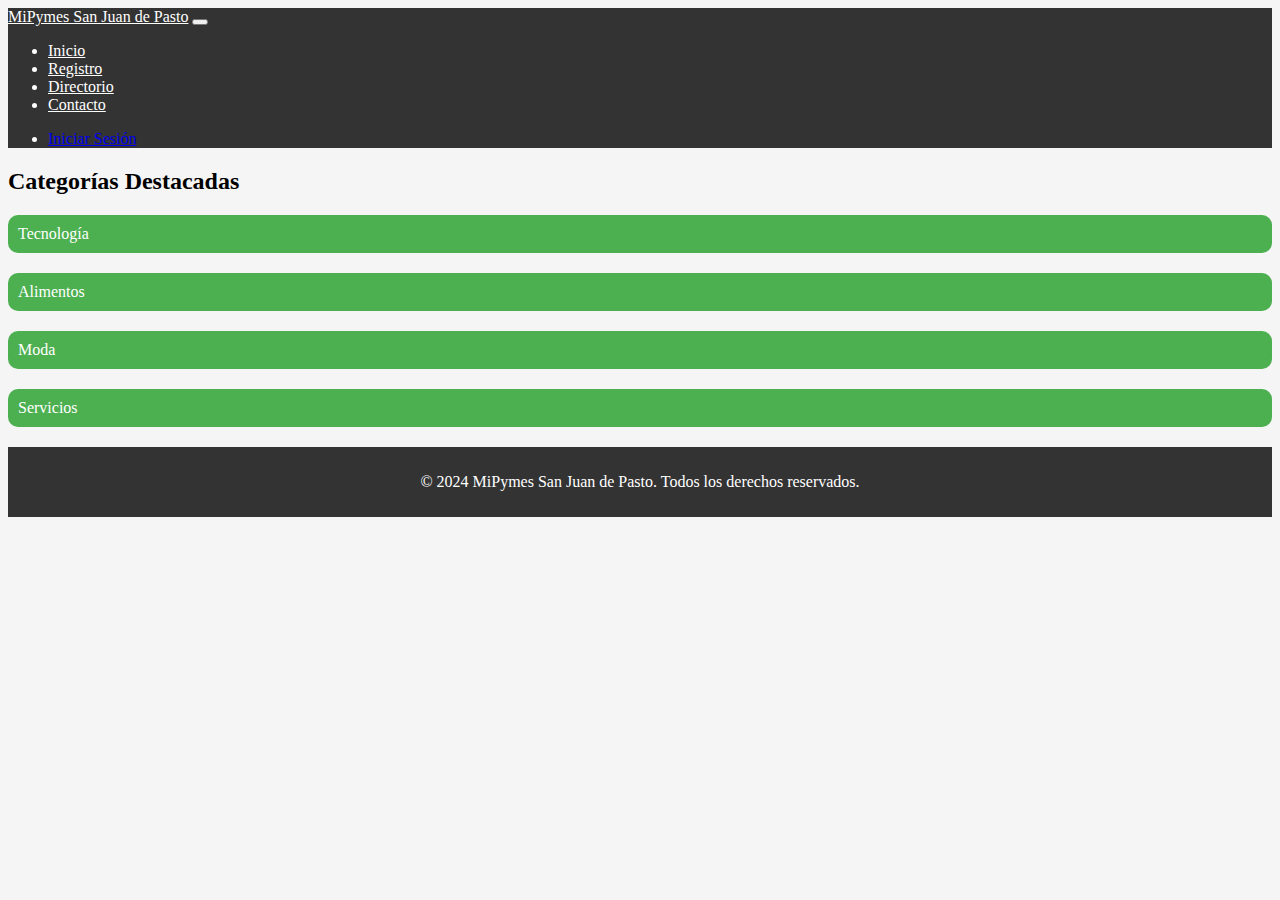
==== index.html @ 45fe238f "proyecto basico interestructurante" ====
<!DOCTYPE html>
<html lang="es">

<head>
    <meta charset="UTF-8">
    <meta name="viewport" content="width=device-width, initial-scale=1.0">
    <title>MiPymes San Juan de Pasto</title>
    <link href="https://cdn.jsdelivr.net/npm/bootstrap@5.1.3/dist/css/bootstrap.min.css" rel="stylesheet"
        integrity="sha384-1BmE4kWBq78iYhFldvKuhfTAU6auU8tT94WrHftjDbrCEXSU1oBoqyl2QvZ6jIW3" crossorigin="anonymous">
    <link rel="stylesheet" href="styles.css">
    <style>
        body {
            background-color: #f5f5f5;
        }

        .navbar {
            background-color: #333;
            color: #fff;
        }

        .navbar-brand {
            color: #fff;
        }

        .nav-link {
            color: #fff;
        }

        .nav-link:hover {
            color: #ccc;
        }

        .categoria {
            background-color: #4CAF50;
            color: #fff;
            padding: 10px;
            border-radius: 10px;
            margin-bottom: 20px;
        }

        .categoria:hover {
            background-color: #3e8e41;
        }

        .footer {
            background-color: #333;
            color: #fff;
            padding: 10px;
            text-align: center;
        }
    </style>
</head>

<body>
    <header>
        <nav class="navbar navbar-expand-lg navbar-light bg-light">
            <div class="container-fluid">
                <a class="navbar-brand" href="#">MiPymes San Juan de Pasto</a>
                <button class="navbar-toggler" type="button" data-bs-toggle="collapse"
                    data-bs-target="#navbarSupportedContent" aria-controls="navbarSupportedContent"
                    aria-expanded="false" aria-label="Toggle navigation">
                    <span class="navbar-toggler-icon"></span>
                </button>
                <div class="collapse navbar-collapse" id="navbarSupportedContent">
                    <ul class="navbar-nav me-auto mb-2 mb-lg-0">
                        <li class="nav-item">
                            <a class="nav-link active" aria-current="page" href="index.html">Inicio</a>
                        </li>
                        <li class="nav-item">
                            <a class="nav-link" href="registro.html">Registro</a>
                        </li>
                        <li class="nav-item">
                            <a class="nav-link" href="directorio.html">Directorio</a>
                        </li>
                        <li class="nav-item">
                            <a class="nav-link" href="contacto.html">Contacto</a>
                        </li>
                    </ul>
                    <ul class="navbar-nav ms-auto mb-2 mb-lg-0">
                        <li class="nav-item dropdown">
                            <a class="dropdown-item" href="inicio_registro/inicio_sesion.html">
                                Iniciar Sesión
                            </a>

                        </li>
                    </ul>
                </div>
            </div>
        </nav>
    </header>

    <section class="container mt-5">
        <h2 class="mb-3">Categorías Destacadas</h2>
        <div class="row">
            <div class="col-md-3 col-sm-6 col-xs-12">
                <div class="categoria">Tecnología</div>
            </div>
            <div class="col-md-3 col-sm-6 col-xs-12">
                <div class="categoria">Alimentos</div>
            </div>
            <div class="col-md-3 col-sm-6 col-xs-12">
                <div class="categoria">Moda</div>
            </div>
            <div class="col-md-3 col-sm-6 col-xs-12">
                <div class="categoria">Servicios</div>
            </div>
        </div>
    </section>

    <footer class="footer mt-5">
        <p>&copy; 2024 MiPymes San Juan de Pasto. Todos los derechos reservados.</p>
    </footer>

    <script src="https://cdn.jsdelivr.net/npm/bootstrap@5.1.3/dist/js/bootstrap.bundle.min.js"
        integrity="sha384-ka7Sk0Gln4gmtz2MlQnikT1wXgYsOg+OMhuP+IlRH9sENBO0LRn5q+8nbTov4+1p"
        crossorigin="anonymous"></script>
</body>

</html>
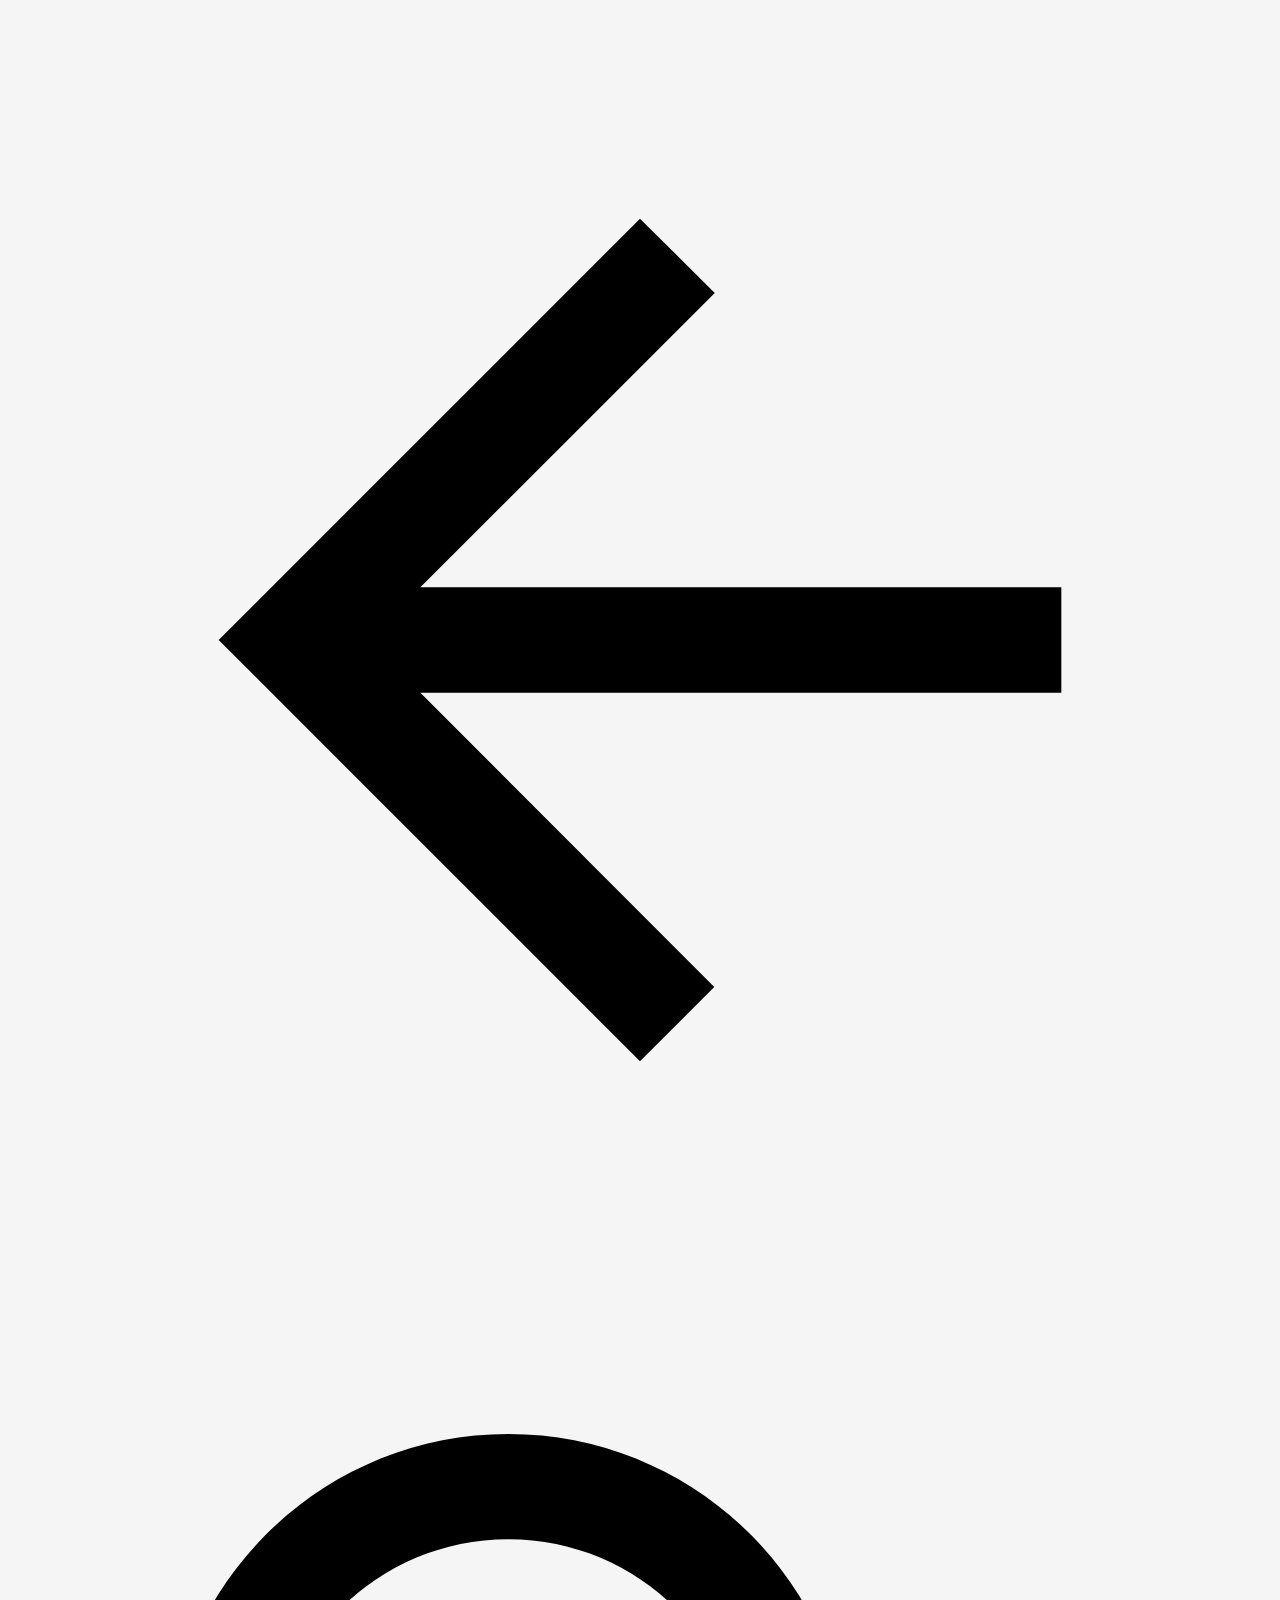
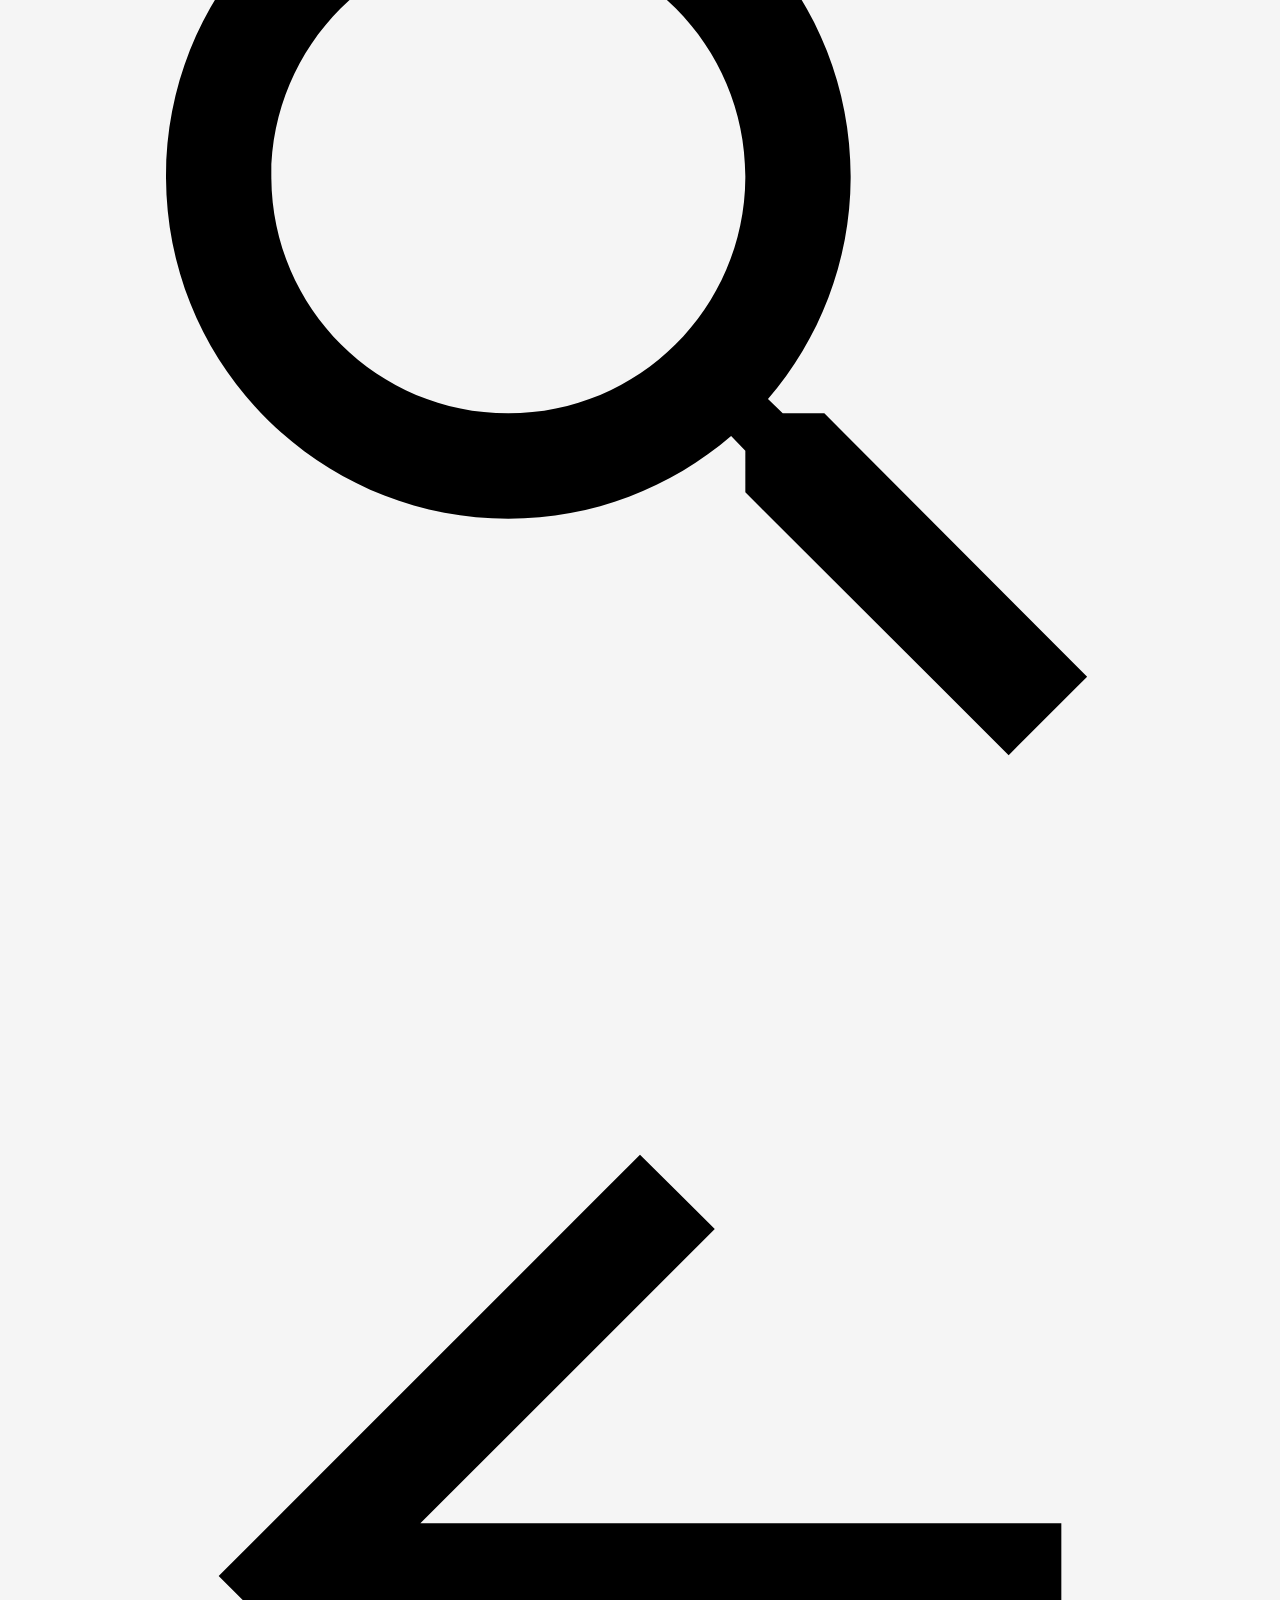
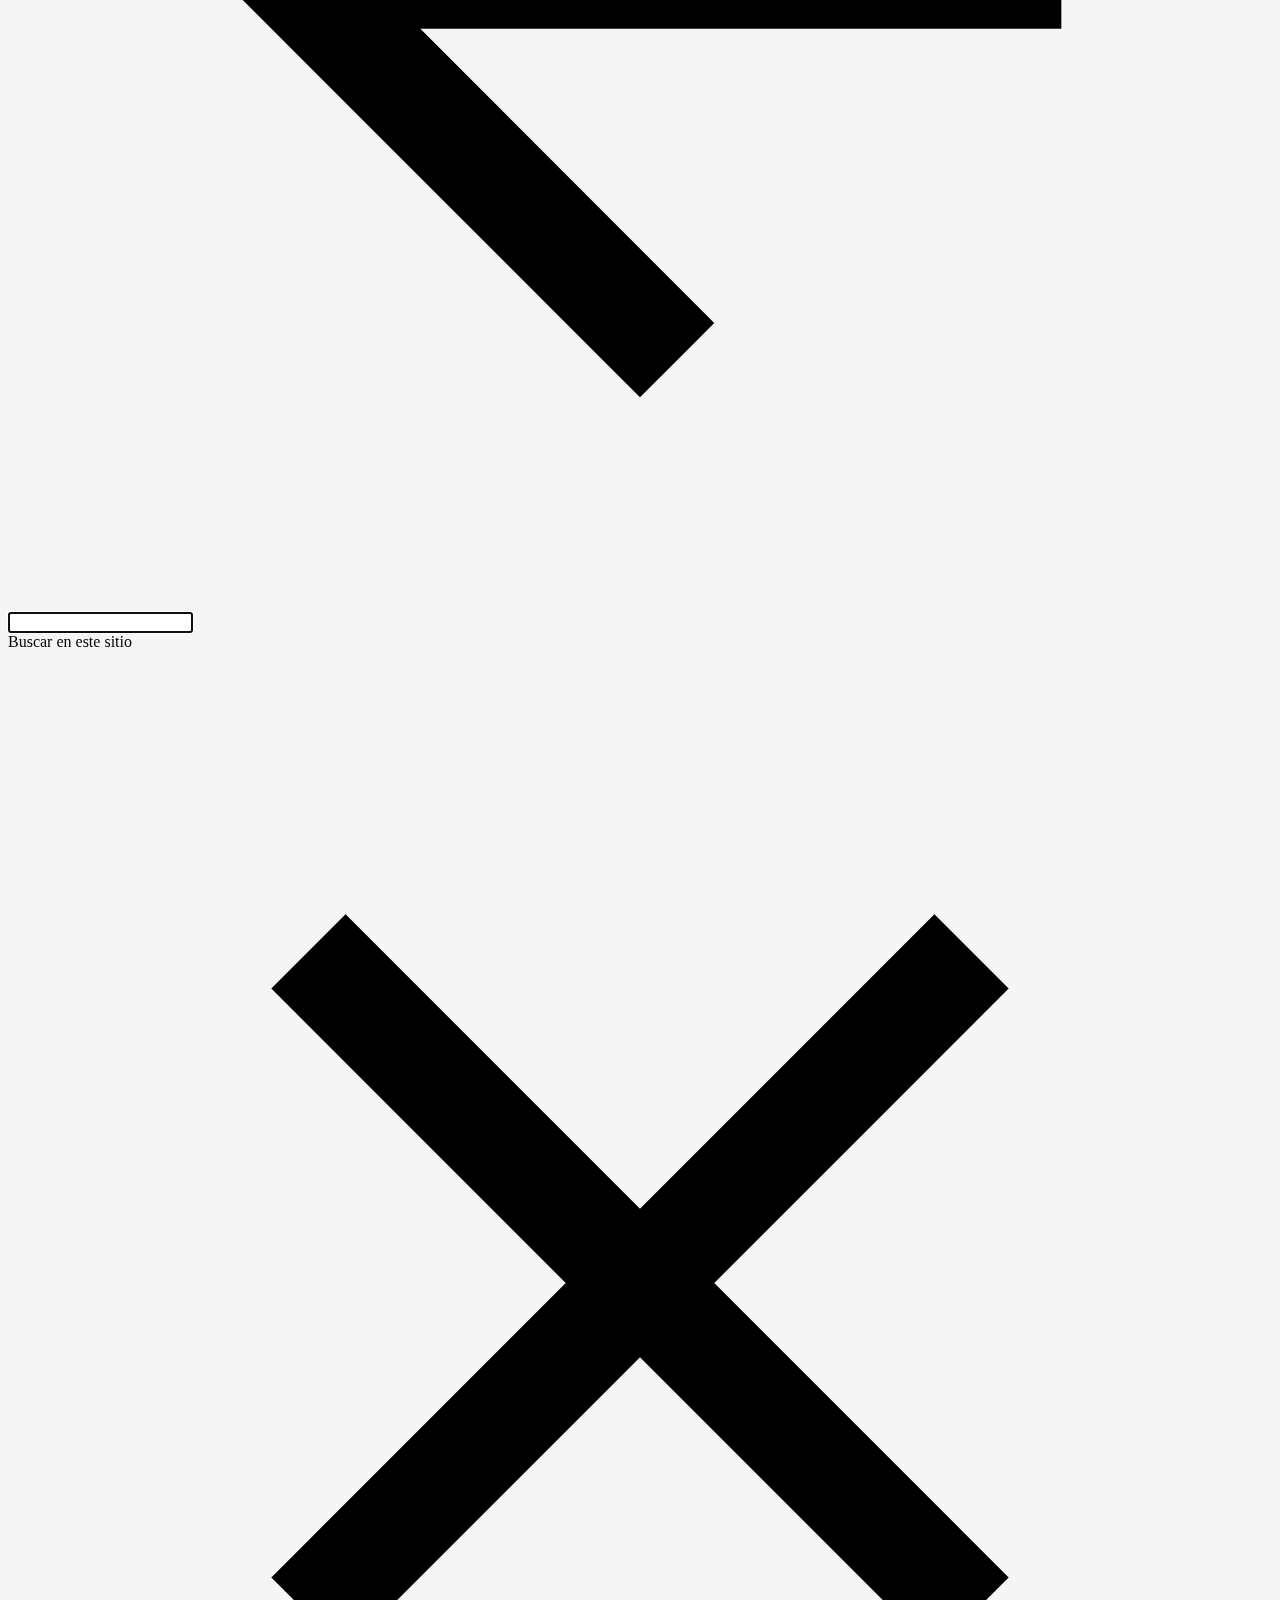
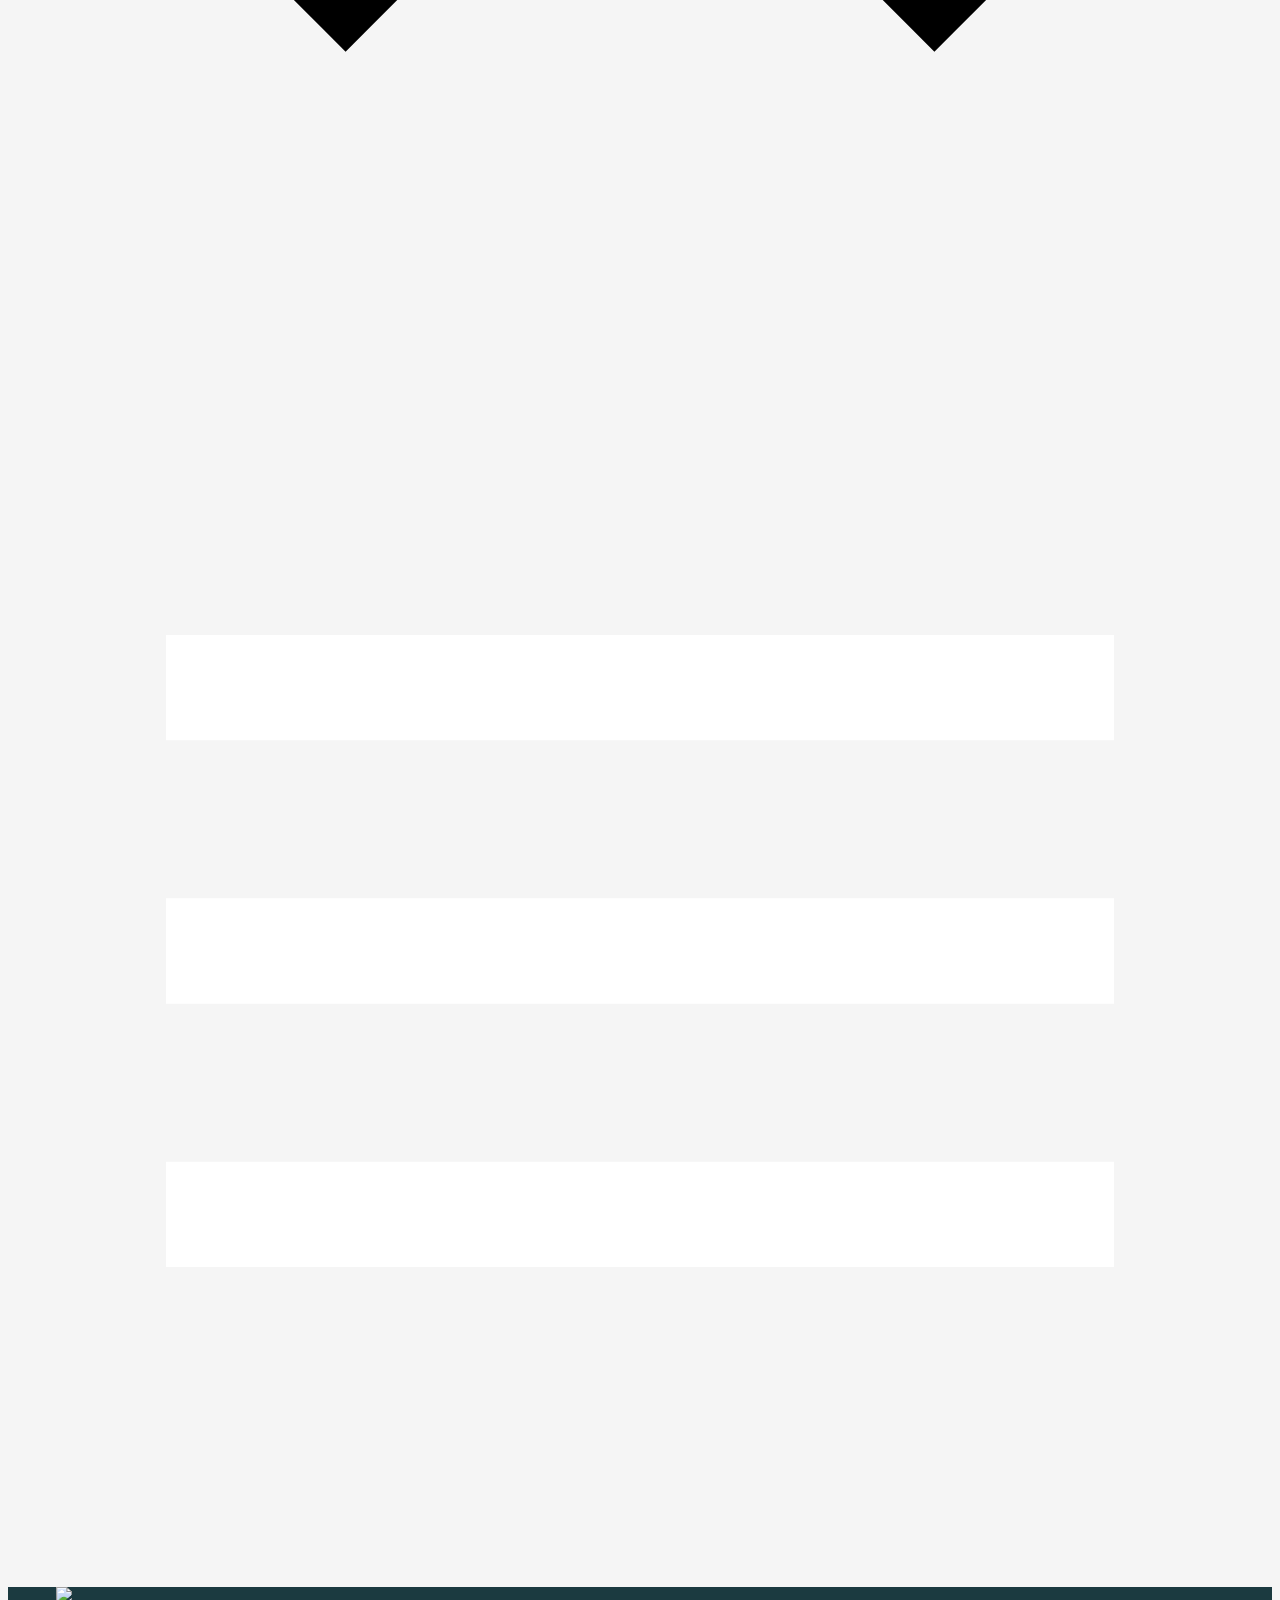
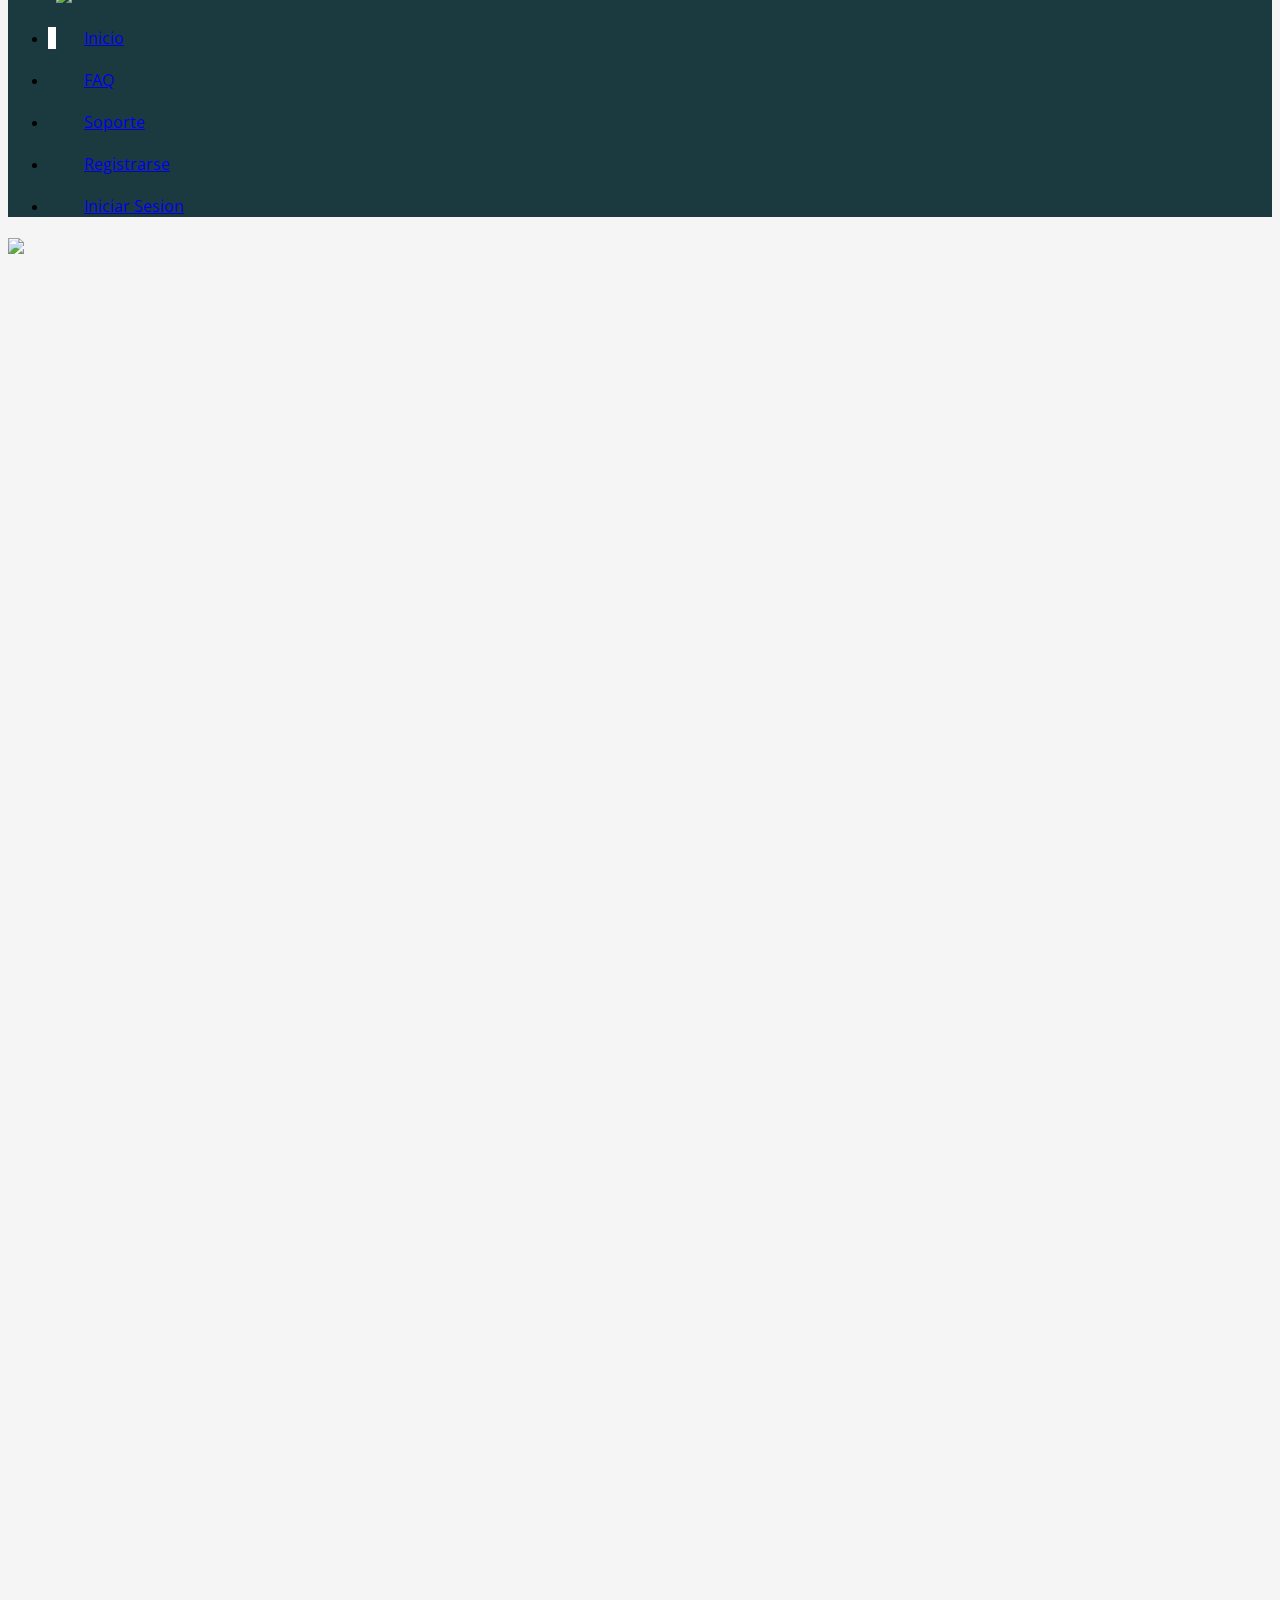
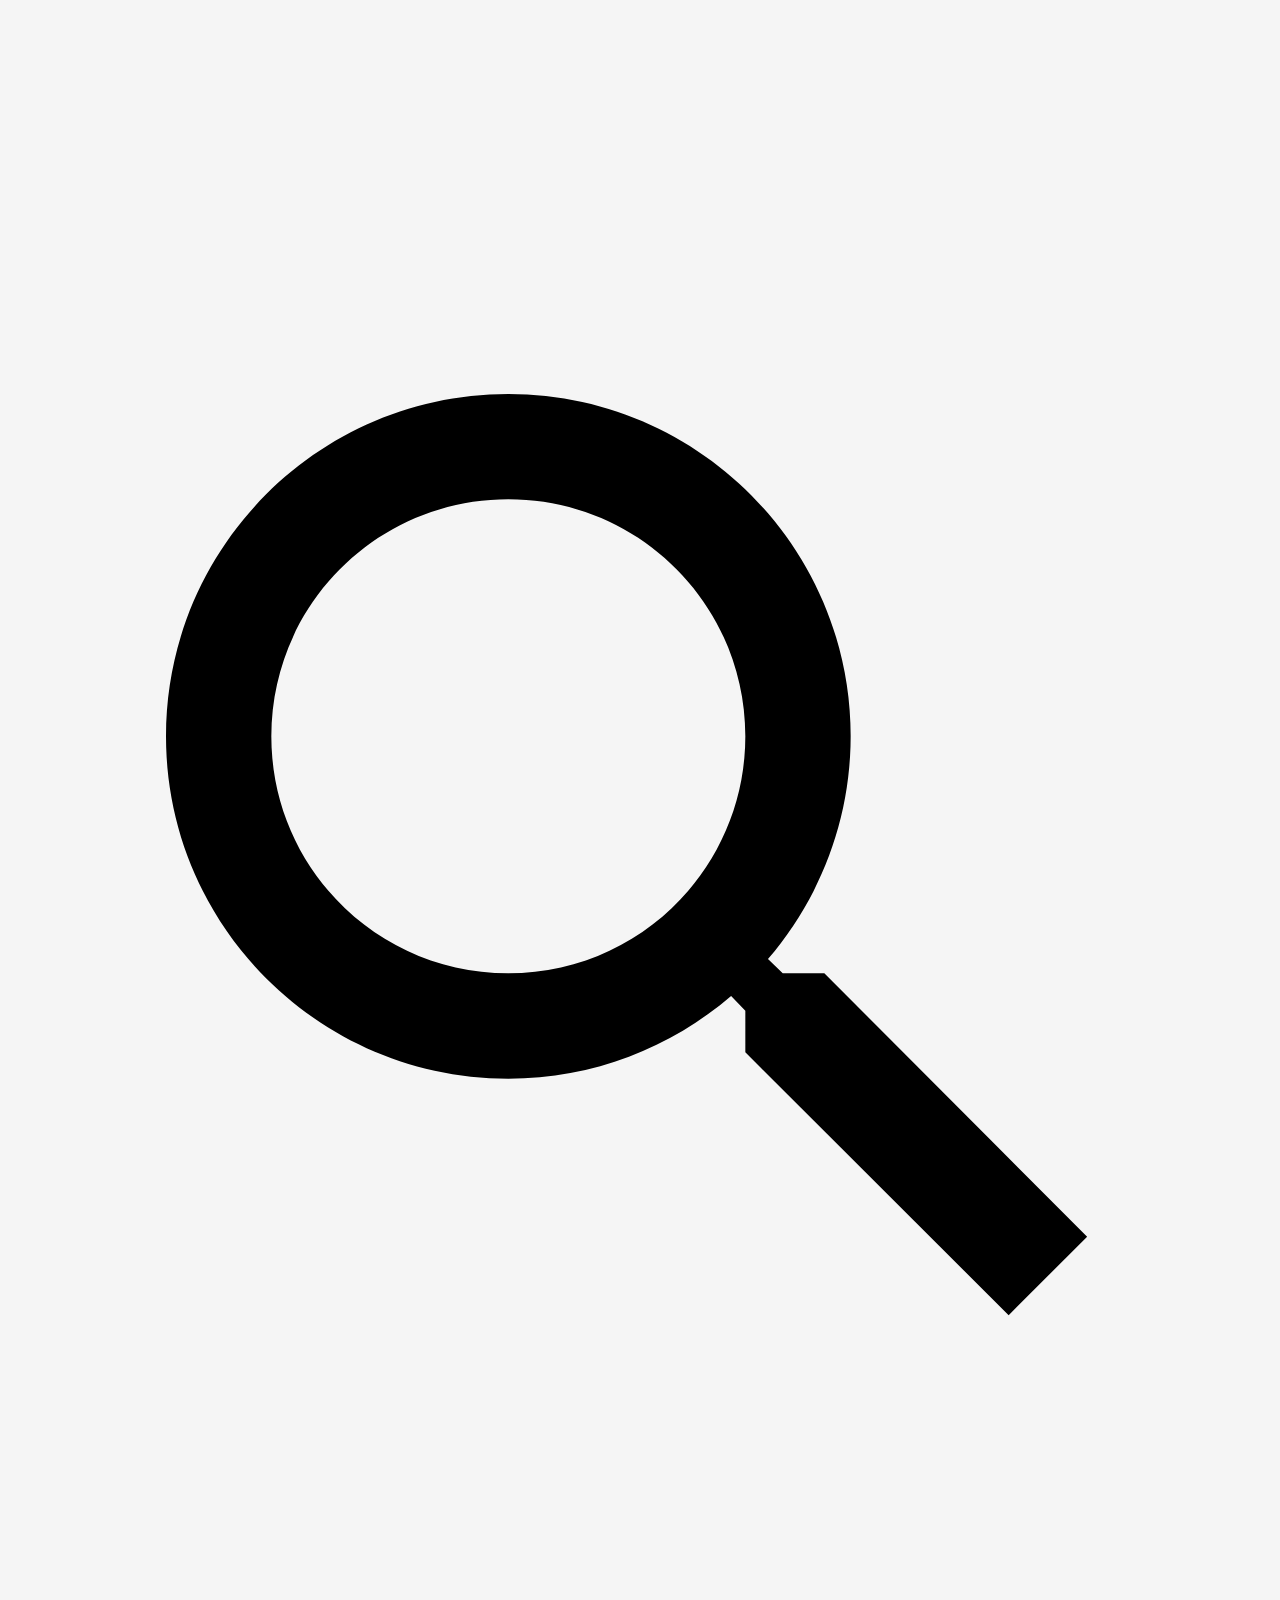
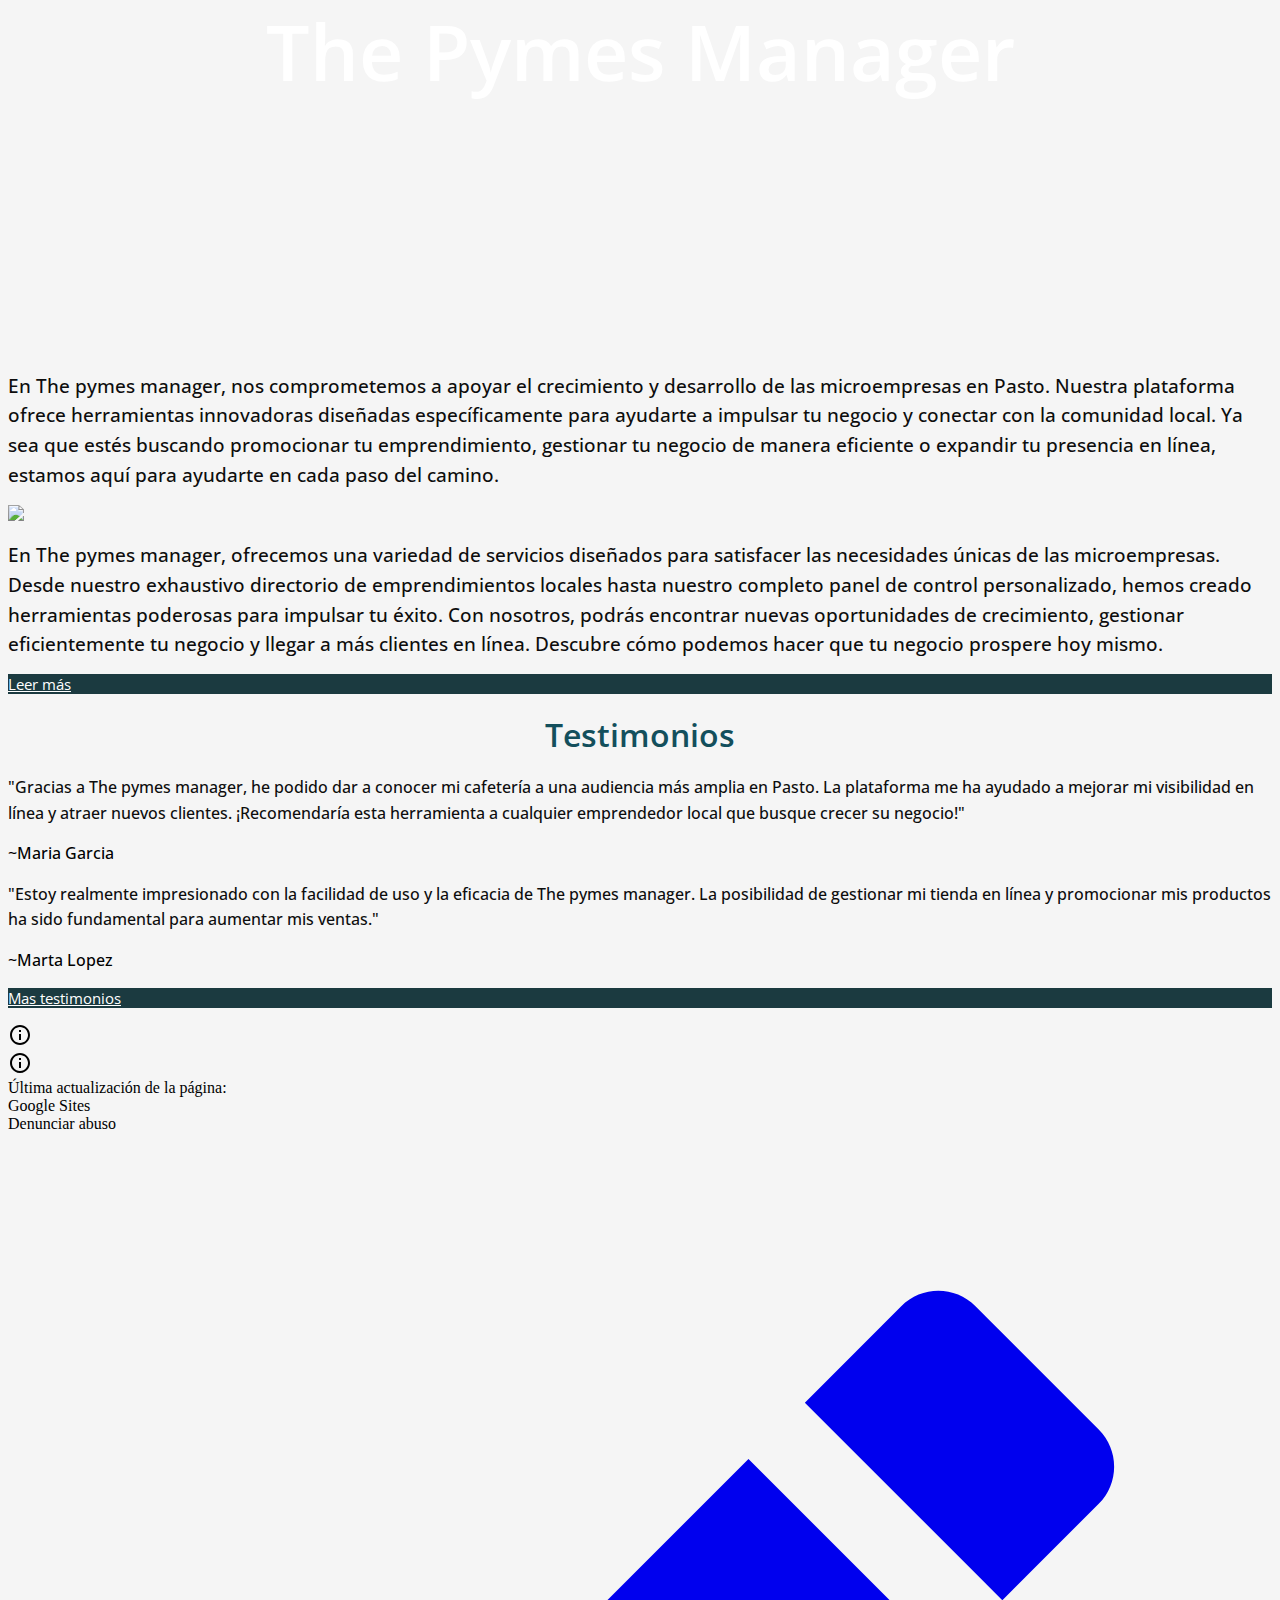
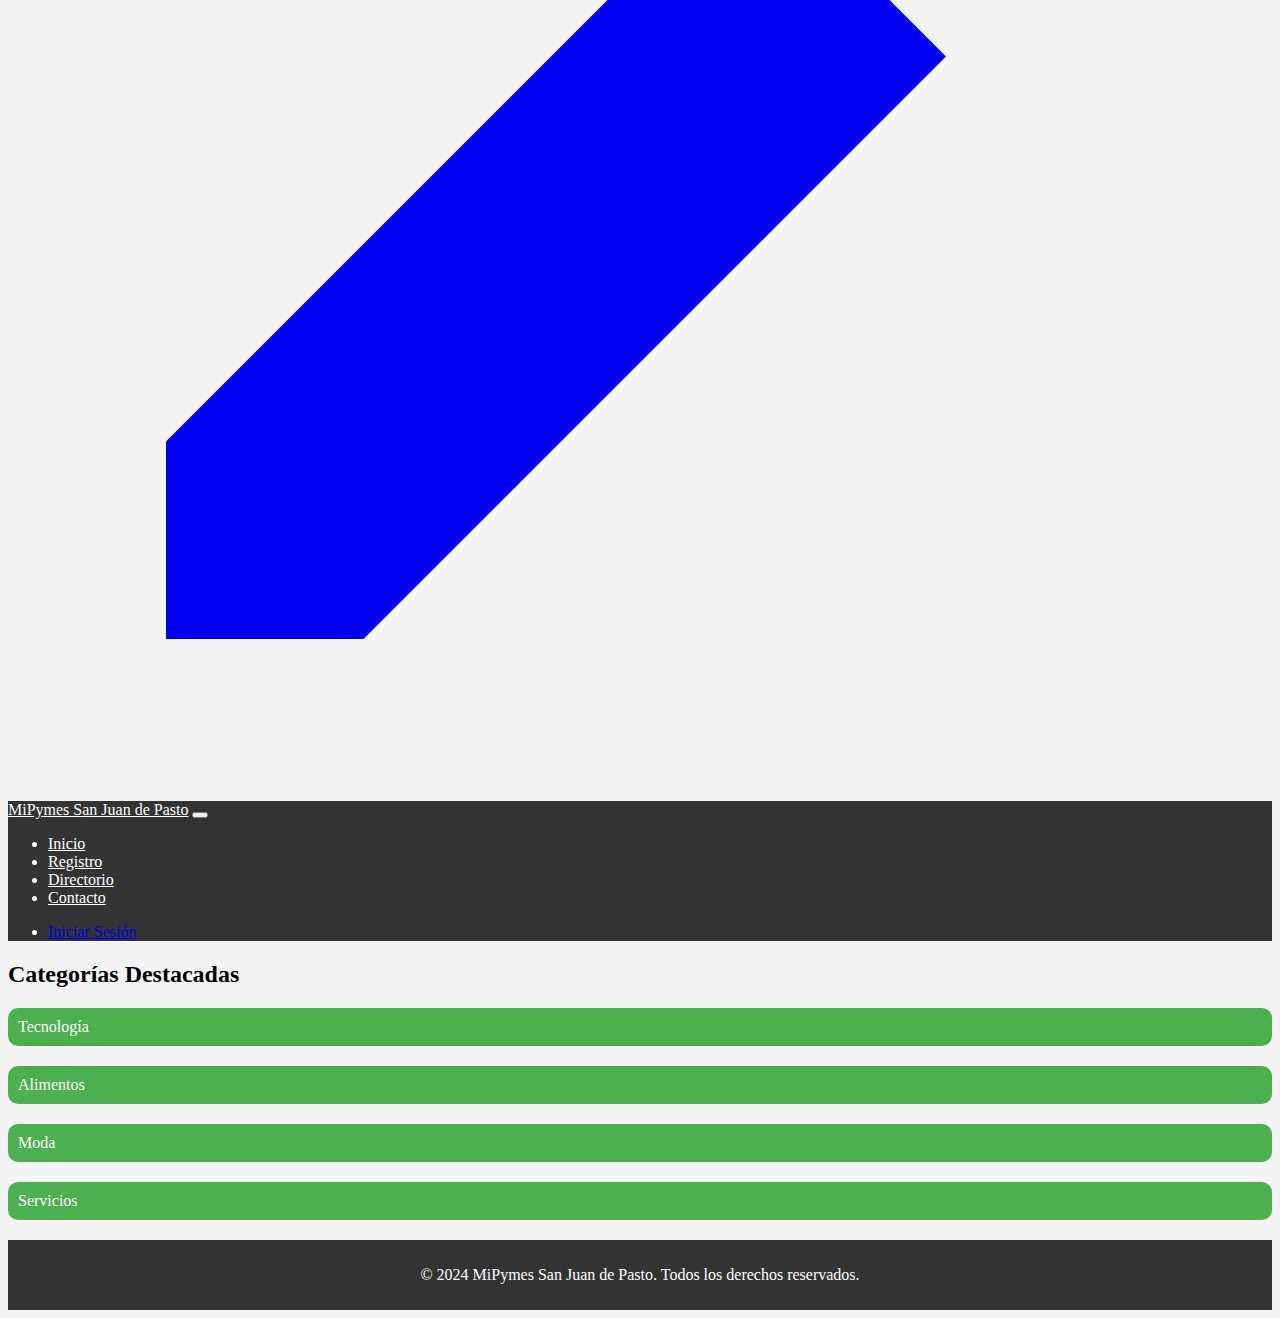
==== commit cafdf174: "modificacion" ====
--- a/index.html
+++ b/index.html
@@ -1,5 +1,23 @@
-<!DOCTYPE html>
-<html lang="es">
+
+<!DOCTYPE html><html lang="es-419" itemscope itemtype="http://schema.org/WebPage"><head><meta charset="utf-8"><script nonce="RGTd9t8mK2YJKx2iByUYaw">var DOCS_timing={}; DOCS_timing['sl']=new Date().getTime();</script><script nonce="RGTd9t8mK2YJKx2iByUYaw">function _DumpException(e) {throw e;}</script><script data-id="_gd" nonce="RGTd9t8mK2YJKx2iByUYaw">window.WIZ_global_data = {"K1cgmc":"%.@.[null,null,null,[null,1,[1732142571,981349000]]]]","nQyAE":{}};</script><script nonce="RGTd9t8mK2YJKx2iByUYaw">_docs_flag_initialData={"atari-emtpr":false,"atari-eibrm":false,"docs-text-elei":false,"docs-text-usc":true,"atari-bae":false,"docs-text-emtps":true,"docs-text-etsrdpn":false,"docs-text-etsrds":false,"docs-text-endes":false,"docs-text-escpv":true,"docs-text-ecfs":false,"docs-text-ecis":true,"docs-text-eectfs":true,"docs-text-edctzs":true,"docs-text-eetxpc":false,"docs-text-eetxp":false,"docs-text-ertkmcp":true,"docs-text-ettctvs":false,"docs-text-ettts":true,"docs-text-escoubs":false,"docs-text-escivs":false,"docs-text-escitrbs":false,"docs-text-ecgvd":false,"docs-text-esbbcts":true,"docs-text-etccdts":false,"docs-text-etcchrs":false,"docs-text-etctrs":false,"docs-text-eltbbs":true,"docs-text-ecvdis":false,"docs-text-elaiabbs":false,"docs-text-eiosmc":false,"docs-text-ecslpo":false,"docs-text-etb":false,"docs-text-esbefr":false,"docs-text-ipi":false,"docs-etshc":false,"docs-text-tbcb":2.0E7,"docs-efsmsdl":false,"docs-text-etof":false,"docs-text-ehlb":false,"docs-text-epa":true,"docs-text-dwit":false,"docs-text-elawp":false,"docs-eec":false,"docs-ecot":"","docs-text-enbcr":false,"docs-sup":"","umss":false,"docs-eldi":false,"docs-dli":false,"docs-liap":"/logImpressions","ilcm":{"eui":"AHKXmL3u3yXz1UAVpzlPpec-iIzN2jEekx4ez4pG1Vmc9MWNnEUbi8bG7h4RKPcONnzA1WtzBxPT","je":1,"sstu":1732668093594526,"si":"CJ737dGj-4kDFShLqwIdHbM98g","gsc":null,"ei":[5703839,5704621,5706832,5706836,5707711,5737784,5737800,5738513,5738529,5740798,5740814,5743108,5743124,5747261,5748013,5748029,5752678,5752694,5753313,5753329,5754213,5754229,5755080,5755096,5758807,5758823,5762243,5762259,5764252,5764268,5765535,5765551,5766761,5766777,5767835,5767851,5773662,5773678,5774331,5774347,5774836,5774852,5776501,5776517,5784931,5784947,5784951,5784967,5791766,5791782,5796457,5796473,5798980,5798996,14101306,14101502,14101510,14101534,49372435,49372443,49375314,49375322,49472063,49472071,49622823,49622831,49623173,49623181,49643568,49643576,49644015,49644023,49769337,49769345,49822921,49822929,49823164,49823172,49833462,49833470,49842855,49842863,49924706,49924714,50221720,50221728,50266222,50266230,50273528,50273536,50297076,50297084,50297426,50297434,50498907,50498915,50529103,50529111,50561343,50561351,50586962,50586970,70971256,70971264,71035517,71035525,71038255,71038263,71079938,71079946,71085241,71085249,71185170,71185178,71197826,71197834,71238946,71238954,71289146,71289154,71387889,71387897,71429507,71429515,71478200,71478208,71478589,71478597,71502841,71502849,71528597,71528605,71530083,71530091,71544834,71544842,71545513,71545521,71546425,71546433,71560069,71560077,71561541,71561549,71573870,71573878,71642103,71642111,71652641,71652840,71652848,71658040,71658048,71659813,71659821,71689860,71689868,71699841,71699849,71720760,71721087,71721095,71733073,71733081,71798420,71798436,71798440,71798456,71849655,71849663,71882106,71882114,71897827,71897835,71960540,71960548,71961126,71961134,94327661,94327669,94333163,94333171,94353368,94353376,94390153,94390161,94413607,94413615,94420737,94420745,94434257,94434265,94435578,94435586,94444292,94444300,94484634,94484642,94489858,94489866,94502654,94502662,94507744,94507752,94526768,94526776,94545004,94545012,94597639,94597647,94630911,94661802,94661810,94707424,94707432,94784571,94784579,94818995,94819000,94819055,94819060,94819435,94819440,94875009,94875017,94904089,94904097,94929210,94929218,94942490,94942498,95065889,95065897,95086191,95086199,95087186,95087194,95087227,95087235,95112873,95112881,95118551,95118559,95135933,95135941,95182369,95182375,95234185,95234871,95234879,95251262,95251270,95254920,95254928,95270945,95270953,95314802,95314810,95317985,99237681,99237689,99247596,99247604,99310979,99310987,99338440,99338448,99368792,99368800,99401881,99401889,99402331,99402339,99437441,99437449,99460069,100130662,100130678,101406734,101406742,101442805,101442813,101456452,101456460,101488823,101488831,101489187,101489195,101507186,101507194,101519280,101519288,101562396,101562404,101606928,101606936,101617516,101617524,101631040,101631048,101705089,101708583,101708591,101771970,101771978,101776366,101776374,101783430,101783446,101801098,101801106,101875074,101875082,102047762,102047770],"crc":0,"cvi":[]},"docs-ccdil":false,"docs-eil":true,"info_params":{"token":"AHL0AtJ8sRoLM56vLSN9a3VU7ojql8TXig:1732668093581"},"buildLabel":"editors.sites-viewer-frontend_20241112.02_p1","docs-show_debug_info":false,"atari-jefp":"/_/view/jserror","docs-jern":"view","atari-rhpp":"/_/view","docs-ecuach":false,"docs-cclt":2033,"docs-ecci":true,"docs-esi":false,"docs-efypr":true,"docs-eyprp":true}; _docs_flag_cek= null ; if (window['DOCS_timing']) {DOCS_timing['ifdld']=new Date().getTime();}</script><meta name="viewport" content="width=device-width, initial-scale=1"><meta http-equiv="X-UA-Compatible" content="IE=edge"><meta name="referrer" content="strict-origin-when-cross-origin"><link rel="icon" href="https://ssl.gstatic.com/atari/images/public/favicon.ico"><meta property="og:title" content="Inicio"><meta property="og:type" content="website"><meta property="og:url" content="https://sites.google.com/view/the-pymes-manager"><meta property="og:description" content="En The pymes manager, nos comprometemos a apoyar el crecimiento y desarrollo de las microempresas en Pasto. Nuestra plataforma ofrece herramientas innovadoras diseñadas específicamente para ayudarte a impulsar tu negocio y conectar con la comunidad local. Ya sea que estés buscando promocionar tu"><meta itemprop="name" content="Inicio"><meta itemprop="description" content="En The pymes manager, nos comprometemos a apoyar el crecimiento y desarrollo de las microempresas en Pasto. Nuestra plataforma ofrece herramientas innovadoras diseñadas específicamente para ayudarte a impulsar tu negocio y conectar con la comunidad local. Ya sea que estés buscando promocionar tu"><meta itemprop="url" content="https://sites.google.com/view/the-pymes-manager"><meta itemprop="thumbnailUrl" content="https://lh3.googleusercontent.com/HGLvo9NRNy7FjuO8BHoztlcYE2ZxiSabno2iFr0Jw4rWGWEKo0kxmJasOj2-G4NiGpWiA6iEm8xcK5UkOItLTCc=w16383"><meta itemprop="image" content="https://lh3.googleusercontent.com/HGLvo9NRNy7FjuO8BHoztlcYE2ZxiSabno2iFr0Jw4rWGWEKo0kxmJasOj2-G4NiGpWiA6iEm8xcK5UkOItLTCc=w16383"><meta itemprop="imageUrl" content="https://lh3.googleusercontent.com/HGLvo9NRNy7FjuO8BHoztlcYE2ZxiSabno2iFr0Jw4rWGWEKo0kxmJasOj2-G4NiGpWiA6iEm8xcK5UkOItLTCc=w16383"><meta property="og:image" content="https://lh3.googleusercontent.com/HGLvo9NRNy7FjuO8BHoztlcYE2ZxiSabno2iFr0Jw4rWGWEKo0kxmJasOj2-G4NiGpWiA6iEm8xcK5UkOItLTCc=w16383"><link href="https://fonts.googleapis.com/css?family=Playfair%20Display%3A400%2C700%7COpen%20Sans%3A400%2C700&display=swap" rel="stylesheet" nonce="mt6C6pYTfZlKrSJ78vm2Ag"><link href="https://fonts.googleapis.com/css?family=Google+Sans:400,500|Roboto:300,400,500,700|Source+Code+Pro:400,700&display=swap" rel="stylesheet" nonce="mt6C6pYTfZlKrSJ78vm2Ag"><link href="https://fonts.googleapis.com/css?family=Open%20Sans%3Ai%2Cbi%2C700%2C500%2C600&display=swap" rel="stylesheet" nonce="mt6C6pYTfZlKrSJ78vm2Ag"><style nonce="mt6C6pYTfZlKrSJ78vm2Ag">@media only screen and (max-width: 479px){.puwcIf{font-size: 20.0pt;}}@media only screen and (min-width: 480px) and (max-width: 767px){.puwcIf{font-size: 22.0pt;}}@media only screen and (min-width: 768px) and (max-width: 1279px){.puwcIf{font-size: 24.0pt;}}@media only screen and (min-width: 1280px){.puwcIf{font-size: 24.0pt;}}</style><link rel="stylesheet" href="https://www.gstatic.com/_/atari/_/ss/k=atari.vw.25xU_Jr9-_c.L.W.O/am=MBiA/d=1/rs=AGEqA5n10fXMAoH4jqEm2IA-nKhHo2AxQw" data-id="_cl" nonce="mt6C6pYTfZlKrSJ78vm2Ag"><script nonce="RGTd9t8mK2YJKx2iByUYaw"></script><title>Inicio</title><style jsname="ptDGoc" nonce="mt6C6pYTfZlKrSJ78vm2Ag">.ImnMyf{background-color: rgba(255,255,255,1); color: rgba(33,33,33,1);}.Vs12Bd{background-color: rgba(240,240,240,1); color: rgba(33,33,33,1);}.S5d9Rd{background-color: rgba(58,58,58,1); color: rgba(255,255,255,1);}.O13XJf{height: 340px;}.O13XJf .IFuOkc{background-image: url(https://ssl.gstatic.com/atari/images/vision-header.jpg);}.O13XJf .IFuOkc:before{background-color: rgba(31,31,31,1); opacity: 0.5; display: block;}.O13XJf .zfr3Q{color: rgba(255,255,255,1);}.O13XJf .qnVSj{color: rgba(255,255,255,1);}.O13XJf .Glwbz{color: rgba(255,255,255,1);}.O13XJf .qLrapd{color: rgba(255,255,255,1);}.O13XJf .aHM7ed{color: rgba(255,255,255,1);}.O13XJf .NHD4Gf{color: rgba(255,255,255,1);}.O13XJf .QmpIrf{background-color: rgba(255,255,255,1); border-color: rgba(0,0,0,1); color: rgba(0,0,0,1); font-family: 'Open Sans'; font-size: 11pt; line-height: normal;}@media only screen and (max-width: 479px){.O13XJf .QmpIrf{font-size: 11pt;}}@media only screen and (min-width: 480px) and (max-width: 767px){.O13XJf .QmpIrf{font-size: 11pt;}}@media only screen and (max-width: 479px){.O13XJf{height: 250px;}}.SBrW1{height: 430px; padding-bottom: 120px; padding-top: 120px;}@media only screen and (min-width: 1280px){.yMcSQd .SBrW1{padding-bottom: 120px; padding-top: 176px;}}@media only screen and (max-width: 1279px){.Ly6Unf .SBrW1{padding-bottom: 120px; padding-top: 176px;}}.Wew9ke{fill: rgba(255,255,255,1);}.fOU46b .KJll8d{background-color: rgba(255,255,255,1);}.fOU46b .tCHXDc{color: rgba(255,255,255,1);}.fOU46b .iWs3gf.chg4Jd:focus{background-color: rgba(255,255,255,0.1199999973);}.fOU46b .G8QRnc .tCHXDc{color: rgba(255,255,255,1);}.fOU46b .G8QRnc .iWs3gf.chg4Jd:focus{background-color: rgba(255,255,255,0.1199999973);}.fOU46b .aCIEDd .tCHXDc{color: rgba(255,255,255,1);}.fOU46b .aCIEDd .iWs3gf.chg4Jd:focus{background-color: rgba(255,255,255,0.1199999973);}@media only screen and (min-width: 1280px){.b2Iqye.fOU46b .G8QRnc .tCHXDc{color: rgba(33,33,33,1);}}.b2Iqye.fOU46b .iWs3gf.chg4Jd:focus{background-color: rgba(33,33,33,0.1199999973);}@media only screen and (min-width: 1280px){.b2Iqye.fOU46b .aCIEDd .tCHXDc{color: rgba(0,0,0,1);}}.b2Iqye.fOU46b .iWs3gf.chg4Jd:focus{background-color: rgba(0,0,0,0.1199999973);}@media only screen and (min-width: 1280px){.XeSM4.b2Iqye.fOU46b .LBrwzc .tCHXDc{color: rgba(255,255,255,1);}}.XeSM4.b2Iqye.fOU46b .LBrwzc .iWs3gf.chg4Jd:focus{background-color: rgba(255,255,255,0.1199999973);}@media only screen and (min-width: 1280px){.KuNac.b2Iqye.fOU46b .GBy4H .tCHXDc{color: rgba(33,33,33,1);}}.KuNac.b2Iqye.fOU46b .iWs3gf.chg4Jd:focus{background-color: rgba(33,33,33,0.1199999973);}@media only screen and (min-width: 1280px){.fOU46b .XeSM4 .tCHXDc{color: rgba(255,255,255,1);}}.fOU46b .XeSM4 .iWs3gf.chg4Jd:focus{background-color: rgba(255,255,255,0.1199999973);}@media only screen and (min-width: 1280px){.fOU46b .KuNac .tCHXDc{color: rgba(33,33,33,1);}}.fOU46b .KuNac .iWs3gf.chg4Jd:focus{background-color: rgba(33,33,33,0.1199999973);}.fOU46b .YTv4We.chg4Jd:focus:before{border-color: rgba(255,255,255,1); display: block;}.fOU46b .zDUgLc{opacity: 1;}.fOU46b .LBrwzc .zDUgLc{border-bottom-style: none;}.YSH9J{color: rgba(255,255,255,1);}.oNsfjf{color: rgba(255,255,255,1);}.wgxiMe{background-color: rgba(27,58,64,1);}.JzO0Vc{background-color: rgba(27,58,64,1);}.M63kCb{background-color: rgba(255,255,255,1);}.zfr3Q{font-family: 'Open Sans'; color: rgba(33,33,33,1); font-size: 11pt; line-height: 1.6; margin-top: 15px;}.qnVSj{color: rgba(33,33,33,1);}.Glwbz{color: rgba(33,33,33,1);}.dhtgD{text-decoration: underline;}.dhtgD:hover{opacity: 0.7;}.dhtgD:active{opacity: 0.7;}.yaqOZd .duRjpb:not(.TYR86d):not(.Ap4VC):first-child{padding-top: 13px;}.yaqOZd .duRjpb:not(.TYR86d):first-of-type{padding-top: 13px;}.yaqOZd .duRjpb:not(.TYR86d):last-child{padding-bottom: 13px;}.duRjpb{font-family: 'Playfair Display'; font-size: 34pt; line-height: 1.2; font-weight: 700; color: rgba(27,58,64,1);}.duRjpb:not(.TYR86d){margin-top: 30px; padding-top: 13px; padding-bottom: 13px; border-bottom-color: rgba(240,240,240,1); border-top-color: rgba(240,240,240,1); border-bottom-style: solid; border-top-style: solid; border-bottom-width: 5px; border-top-width: 5px;}.Ap4VC{margin-bottom: -30px;}.qLrapd{color: rgba(27,58,64,1);}.JYVBee{font-family: 'Open Sans'; font-size: 21pt; line-height: 1.25; font-weight: 700; margin-top: 25px; color: rgba(33,33,33,1);}.CobnVe{margin-bottom: -25px;}.aHM7ed{color: rgba(33,33,33,1);}.OmQG5e{font-family: 'Open Sans'; font-size: 15pt; line-height: 1.25; margin-top: 20px; font-weight: 700; color: rgba(27,58,64,1);}.GV3q8e{margin-bottom: -20px;}.NHD4Gf{color: rgba(27,58,64,1);}.duRjpb .OUGEr{color: rgba(27,58,64,1);}.JYVBee .OUGEr{color: rgba(33,33,33,1);}.OmQG5e .OUGEr{color: rgba(27,58,64,1);}.TMjjoe{font-family: 'Playfair Display'; font-size: 9pt; line-height: 1.2; margin-top: 0px;}.Zjiec{font-family: 'Playfair Display'; font-weight: 400; font-size: 20pt; line-height: 1.75; margin-top: 48px; margin-left: 48px; margin-bottom: 62px; margin-right: 32px;}.XMyrgf{margin-top: 48px; margin-left: 48px; margin-bottom: 0px; margin-right: 32px;}.PsKE7e{font-family: 'Open Sans'; font-weight: 400; font-size: 12pt;}.IKA38e{border-left-width: 8px; border-left-style: solid; border-left-color: transparent;}.lhZOrc{color: 0.6; border-left-color: rgba(255,255,255,1); font-weight: 700;}.rysYnb .mohMlc{padding-left: 24px;}.Mz8gvb{color: rgba(255,255,255,1);}.LBrwzc .YSH9J{color: rgba(33,33,33,1);}.LBrwzc .oNsfjf{color: rgba(33,33,33,1);}.LBrwzc .KJll8d{background-color: rgba(33,33,33,1);}.LBrwzc .YTv4We.chg4Jd:focus:before{border-color: rgba(33,33,33,1); display: block;}.LBrwzc .Mz8gvb{color: rgba(33,33,33,1);}.LBrwzc .wgxiMe{background-color: rgba(255,255,255,1);}.LBrwzc .lhZOrc{border-left-color: rgba(27,58,64,1);}.LBrwzc .M9vuGd{border-bottom-color: rgba(27,58,64,1);}.LBrwzc .Mz8gvb{color: rgba(33,33,33,1);}.LBrwzc .zDUgLc{border-bottom-color: rgba(204,204,204,1); border-bottom-width: 1px; border-bottom-style: solid;}.GBy4H .oNsfjf{color: rgba(255,255,255,1);}.GBy4H .YSH9J{color: rgba(255,255,255,1);}.GBy4H .Mz8gvb{color: rgba(255,255,255,1);}.GBy4H .wgxiMe{background-color: rgba(0,0,0,1);}.GBy4H .M9vuGd{border-bottom-color: rgba(255,255,255,1);}.GBy4H .Mz8gvb{color: rgba(255,255,255,1);}.TlfmSc{font-family: 'Playfair Display'; font-weight: 400; font-size: 15pt; line-height: 1.33;}.jgXgSe{font-family: 'Open Sans'; font-weight: 400; font-size: 12pt; line-height: 28px;}.u5fiyc{line-height: 28px;}.IKA38e{padding-left: 28px; margin-top: 20px;}.hDrhEe{font-family: 'Open Sans'; font-weight: 400;}.iwQgFb{height: 2px; margin-top: 8px; background-color: rgba(0,0,0,0.150000006);}.ySLm4c{font-family: 'Open Sans';}.CbiMKe{background-color: rgba(27,58,64,1);}.QmpIrf{background-color: rgba(27,58,64,1); border-color: rgba(255,255,255,1); color: rgba(255,255,255,1); font-family: 'Open Sans'; font-size: 11pt; line-height: normal;}.qeLZfd:before{background-color: rgba(240,240,240,1); display: block;}.qeLZfd .iwQgFb{background-color: rgba(27,58,64,1);}.qeLZfd .zfr3Q{color: rgba(33,33,33,1);}.qeLZfd .qnVSj{color: rgba(33,33,33,1);}.qeLZfd .Glwbz{color: rgba(33,33,33,1);}.qeLZfd .duRjpb{border-bottom-color: rgba(255,255,255,1); border-top-color: rgba(255,255,255,1); color: rgba(27,58,64,1);}.qeLZfd .qLrapd{color: rgba(27,58,64,1);}.qeLZfd .JYVBee{color: rgba(33,33,33,1);}.qeLZfd .aHM7ed{color: rgba(33,33,33,1);}.qeLZfd .OmQG5e{color: rgba(27,58,64,1);}.qeLZfd .NHD4Gf{color: rgba(27,58,64,1);}.qeLZfd .duRjpb .OUGEr{color: rgba(27,58,64,1);}.qeLZfd .JYVBee .OUGEr{color: rgba(33,33,33,1);}.qeLZfd .OmQG5e .OUGEr{color: rgba(27,58,64,1);}.lQAHbd:before{background-color: rgba(58,58,58,1); display: block;}.lQAHbd .iwQgFb{background-color: rgba(14,31,34,1);}.lQAHbd .QmpIrf{background-color: rgba(255,255,255,1); border-color: rgba(0,0,0,1); color: rgba(0,0,0,1); font-family: 'Open Sans'; font-size: 11pt; line-height: normal;}.lQAHbd .CbiMKe{background-color: rgba(255,255,255,1);}@media only screen and (max-width: 479px){.lQAHbd .QmpIrf{font-size: 11pt;}}@media only screen and (min-width: 480px) and (max-width: 767px){.lQAHbd .QmpIrf{font-size: 11pt;}}.lQAHbd .zfr3Q{color: rgba(255,255,255,1);}.lQAHbd .qnVSj{color: rgba(255,255,255,1);}.lQAHbd .Glwbz{color: rgba(255,255,255,1);}.lQAHbd .duRjpb{color: rgba(255,255,255,1); border-top-color: rgba(48,48,48,1); border-bottom-color: rgba(48,48,48,1);}.lQAHbd .qLrapd{color: rgba(255,255,255,1);}.lQAHbd .JYVBee{color: rgba(255,255,255,1);}.lQAHbd .aHM7ed{color: rgba(255,255,255,1);}.lQAHbd .OmQG5e{color: rgba(255,255,255,1);}.lQAHbd .NHD4Gf{color: rgba(255,255,255,1);}.lQAHbd .OUGEr{color: rgba(255,255,255,1);}.LB7kq{padding-bottom: 56px; padding-top: 56px;}@media only screen and (max-width: 479px){.LB7kq{padding-bottom: 28px; padding-top: 28px;}}@media only screen and (min-width: 1280px){.yMcSQd .LB7kq{padding-bottom: 56px; padding-top: 112px;}}@media only screen and (min-width: 1280px){.yMcSQd .tCHXDc{color: rgba(255,255,255,1);}}.yMcSQd .iWs3gf.chg4Jd:focus{background-color: rgba(255,255,255,0.1199999973);}@media only screen and (min-width: 1280px){.yMcSQd .LBrwzc .tCHXDc{color: rgba(33,33,33,1);}}.yMcSQd .LBrwzc .iWs3gf.chg4Jd:focus{background-color: rgba(33,33,33,0.1199999973);}@media only screen and (min-width: 1280px){.yMcSQd .GBy4H .tCHXDc{color: rgba(255,255,255,1);}}.yMcSQd .GBy4H .iWs3gf.chg4Jd:focus{background-color: rgba(255,255,255,0.1199999973);}@media only screen and (min-width: 1280px){.KuNac.yMcSQd .GBy4H .tCHXDc{color: rgba(255,255,255,1);}}.KuNac.yMcSQd .GBy4H .iWs3gf.chg4Jd:focus{background-color: rgba(255,255,255,0.1199999973);}@media only screen and (min-width: 480px) and (max-width: 1279px){.Ly6Unf .LB7kq{padding-bottom: 56px; padding-top: 112px;}}@media only screen and (min-width: 480px) and (max-width: 1279px){.Ly6Unf .tCHXDc{color: rgba(255,255,255,1);}}.Ly6Unf .iWs3gf.chg4Jd:focus{background-color: rgba(255,255,255,0.1199999973);}@media only screen and (min-width: 480px) and (max-width: 1279px){.Ly6Unf .GBy4H .tCHXDc{color: rgba(255,255,255,1);}}.Ly6Unf .GBy4H .iWs3gf.chg4Jd:focus{background-color: rgba(255,255,255,0.1199999973);}@media only screen and (min-width: 480px) and (max-width: 1279px){.Ly6Unf .LBrwzc .tCHXDc{color: rgba(33,33,33,1);}}.Ly6Unf .LBrwzc .iWs3gf.chg4Jd:focus{background-color: rgba(33,33,33,0.1199999973);}@media only screen and (max-width: 479px){.Ly6Unf .LB7kq{padding-bottom: 28px; padding-top: 84px;}}@media only screen and (max-width: 479px){.Ly6Unf .tCHXDc{color: rgba(255,255,255,1);}}.Ly6Unf .iWs3gf.chg4Jd:focus{background-color: rgba(255,255,255,0.1199999973);}@media only screen and (max-width: 479px){.Ly6Unf .GBy4H .tCHXDc{color: rgba(255,255,255,1);}}.Ly6Unf .GBy4H .iWs3gf.chg4Jd:focus{background-color: rgba(255,255,255,0.1199999973);}@media only screen and (max-width: 479px){.Ly6Unf .LBrwzc .tCHXDc{color: rgba(33,33,33,1);}}.Ly6Unf .LBrwzc .iWs3gf.chg4Jd:focus{background-color: rgba(33,33,33,0.1199999973);}@media only screen and (min-width: 480px) and (max-width: 767px){.Ly6Unf .gk8rDe{padding-top: 84px; padding-bottom: 28px;}}@media only screen and (max-width: 479px){.Ly6Unf .gk8rDe{padding-top: 56px; padding-bottom: 0px;}}.LB7kq .duRjpb{font-size: 58pt; line-height: 1.06; font-weight: 700; margin-top: 35px; border-bottom-style: none; border-top-style: none;}@media only screen and (max-width: 479px){.LB7kq .duRjpb{font-size: 37pt;}}@media only screen and (min-width: 480px) and (max-width: 767px){.LB7kq .duRjpb{font-size: 49pt;}}.cJgDec .zfr3Q{color: rgba(255,255,255,1); border-bottom-color: rgba(255,255,255,1); border-top-color: rgba(255,255,255,1);}.cJgDec .zfr3Q .OUGEr{color: rgba(255,255,255,1);}.cJgDec .qnVSj{color: rgba(255,255,255,1);}.cJgDec .Glwbz{color: rgba(255,255,255,1);}.cJgDec .qLrapd{color: rgba(255,255,255,1);}.cJgDec .aHM7ed{color: rgba(255,255,255,1);}.cJgDec .NHD4Gf{color: rgba(255,255,255,1);}.cJgDec .IFuOkc:before{background-color: rgba(33,33,33,1); opacity: 0.5; display: block;}.cJgDec .QmpIrf{background-color: rgba(255,255,255,1); border-color: rgba(0,0,0,1); color: rgba(0,0,0,1); font-family: 'Open Sans'; font-size: 11pt; line-height: normal;}@media only screen and (max-width: 479px){.cJgDec .QmpIrf{font-size: 11pt;}}@media only screen and (min-width: 480px) and (max-width: 767px){.cJgDec .QmpIrf{font-size: 11pt;}}.tpmmCb .zfr3Q{color: rgba(15,15,15,1); border-bottom-color: rgba(15,15,15,1); border-top-color: rgba(15,15,15,1);}.tpmmCb .zfr3Q .OUGEr{color: rgba(15,15,15,1);}.tpmmCb .qnVSj{color: rgba(15,15,15,1);}.tpmmCb .Glwbz{color: rgba(15,15,15,1);}.tpmmCb .qLrapd{color: rgba(15,15,15,1);}.tpmmCb .aHM7ed{color: rgba(15,15,15,1);}.tpmmCb .NHD4Gf{color: rgba(15,15,15,1);}.tpmmCb .IFuOkc:before{background-color: rgba(255,255,255,1); display: block;}.tpmmCb .Wew9ke{fill: rgba(15,15,15,1);}.tpmmCb .QmpIrf{background-color: rgba(255,255,255,1); border-color: rgba(0,0,0,1); color: rgba(0,0,0,1); font-family: 'Open Sans'; font-size: 11pt; line-height: normal;}@media only screen and (max-width: 479px){.tpmmCb .QmpIrf{font-size: 11pt;}}@media only screen and (min-width: 480px) and (max-width: 767px){.tpmmCb .QmpIrf{font-size: 11pt;}}.gk8rDe .duRjpb{font-size: 40pt;}.gk8rDe .zfr3Q{color: rgba(15,15,15,1);}.gk8rDe .duRjpb{color: rgba(15,15,15,1);}.gk8rDe .qLrapd{color: rgba(15,15,15,1);}.gk8rDe .OmQG5e{color: rgba(15,15,15,1);}.gk8rDe .NHD4Gf{color: rgba(15,15,15,1);}.gk8rDe .QmpIrf{background-color: rgba(27,58,64,1); border-color: rgba(255,255,255,1); color: rgba(255,255,255,1); font-family: 'Open Sans'; font-size: 11pt; line-height: normal;}@media only screen and (max-width: 479px){.gk8rDe .duRjpb{font-size: 27pt;}}@media only screen and (min-width: 480px) and (max-width: 767px){.gk8rDe .duRjpb{font-size: 34pt;}}@media only screen and (max-width: 479px){.gk8rDe .QmpIrf{font-size: 11pt;}}@media only screen and (min-width: 480px) and (max-width: 767px){.gk8rDe .QmpIrf{font-size: 11pt;}}.zDUgLc{background-color: rgba(27,58,64,1); opacity: 1;}.qV4dIc{border-bottom-color: rgba(255,255,255,0); border-bottom-style: solid; border-bottom-width: 8px; padding-top: 14px; padding-bottom: 6px; padding-left: 2px; padding-right: 2px; margin-left: 10px; margin-right: 10px;}.M9vuGd{border-bottom-color: rgba(255,255,255,1);}.eWDljc{background-color: rgba(27,58,64,1); padding-bottom: 28px;}.PsKE7e:hover{opacity: 0.6;}.BFDQOb:hover{opacity: 0.6;}.QcmuFb{padding-left: 20px;}.vDPrib{padding-left: 40px;}.TBDXjd{padding-left: 60px;}.bYeK8e{padding-left: 80px;}.CuqSDe{padding-left: 100px;}.Havqpe{padding-left: 120px;}.JvDrRe{padding-left: 140px;}.o5lrIf{padding-left: 160px;}.yOJW7c{padding-left: 180px;}.rB8cye{padding-left: 200px;}.RuayVd{padding-right: 20px;}.YzcKX{padding-right: 40px;}.reTV0b{padding-right: 60px;}.vSYeUc{padding-right: 80px;}.PxtZIe{padding-right: 100px;}.ahQMed{padding-right: 120px;}.rzhcXb{padding-right: 140px;}.PBhj0b{padding-right: 160px;}.TlN46c{padding-right: 180px;}.GEdNnc{padding-right: 200px;}.xkUom{border-color: rgba(27,58,64,1); color: rgba(27,58,64,1); font-family: 'Open Sans'; font-size: 11pt; line-height: normal;}.xkUom:hover{background-color: rgba(27,58,64,0.1000000015);}.KjwKmc{color: rgba(27,58,64,1); font-family: 'Open Sans'; font-size: 11pt; line-height: normal;}.KjwKmc:hover{background-color: rgba(27,58,64,0.1000000015);}.lQAHbd .xkUom{border-color: rgba(255,255,255,1); color: rgba(255,255,255,1); font-family: 'Open Sans'; font-size: 11pt; line-height: normal;}.lQAHbd .xkUom:hover{background-color: rgba(255,255,255,0.1000000015);}.lQAHbd .KjwKmc{color: rgba(255,255,255,1); font-family: 'Open Sans'; font-size: 11pt; line-height: normal;}.lQAHbd .KjwKmc:hover{background-color: rgba(255,255,255,0.1000000015);}@media only screen and (max-width: 479px){.lQAHbd .xkUom{font-size: 11pt;}}@media only screen and (min-width: 480px) and (max-width: 767px){.lQAHbd .xkUom{font-size: 11pt;}}@media only screen and (max-width: 479px){.lQAHbd .KjwKmc{font-size: 11pt;}}@media only screen and (min-width: 480px) and (max-width: 767px){.lQAHbd .KjwKmc{font-size: 11pt;}}.lQAHbd .Mt0nFe{border-color: rgba(255,255,255,0.200000003);}.cJgDec .xkUom{border-color: rgba(255,255,255,1); color: rgba(255,255,255,1); font-family: 'Open Sans'; font-size: 11pt; line-height: normal;}.cJgDec .xkUom:hover{background-color: rgba(255,255,255,0.1000000015);}.cJgDec .KjwKmc{color: rgba(255,255,255,1); font-family: 'Open Sans'; font-size: 11pt; line-height: normal;}.cJgDec .KjwKmc:hover{background-color: rgba(255,255,255,0.1000000015);}@media only screen and (max-width: 479px){.cJgDec .xkUom{font-size: 11pt;}}@media only screen and (min-width: 480px) and (max-width: 767px){.cJgDec .xkUom{font-size: 11pt;}}@media only screen and (max-width: 479px){.cJgDec .KjwKmc{font-size: 11pt;}}@media only screen and (min-width: 480px) and (max-width: 767px){.cJgDec .KjwKmc{font-size: 11pt;}}.tpmmCb .xkUom{border-color: rgba(27,58,64,1); color: rgba(27,58,64,1); font-family: 'Open Sans'; font-size: 11pt; line-height: normal;}.tpmmCb .xkUom:hover{background-color: rgba(27,58,64,0.1000000015);}.tpmmCb .KjwKmc{color: rgba(27,58,64,1); font-family: 'Open Sans'; font-size: 11pt; line-height: normal;}.tpmmCb .KjwKmc:hover{background-color: rgba(27,58,64,0.1000000015);}@media only screen and (max-width: 479px){.tpmmCb .xkUom{font-size: 11pt;}}@media only screen and (min-width: 480px) and (max-width: 767px){.tpmmCb .xkUom{font-size: 11pt;}}@media only screen and (max-width: 479px){.tpmmCb .KjwKmc{font-size: 11pt;}}@media only screen and (min-width: 480px) and (max-width: 767px){.tpmmCb .KjwKmc{font-size: 11pt;}}.gk8rDe .xkUom{border-color: rgba(27,58,64,1); color: rgba(27,58,64,1); font-family: 'Open Sans'; font-size: 11pt; line-height: normal;}.gk8rDe .xkUom:hover{background-color: rgba(27,58,64,0.1000000015);}.gk8rDe .KjwKmc{color: rgba(27,58,64,1); font-family: 'Open Sans'; font-size: 11pt; line-height: normal;}.gk8rDe .KjwKmc:hover{background-color: rgba(27,58,64,0.1000000015);}@media only screen and (max-width: 479px){.gk8rDe .xkUom{font-size: 11pt;}}@media only screen and (min-width: 480px) and (max-width: 767px){.gk8rDe .xkUom{font-size: 11pt;}}@media only screen and (max-width: 479px){.gk8rDe .KjwKmc{font-size: 11pt;}}@media only screen and (min-width: 480px) and (max-width: 767px){.gk8rDe .KjwKmc{font-size: 11pt;}}.O13XJf .xkUom{border-color: rgba(255,255,255,1); color: rgba(255,255,255,1); font-family: 'Open Sans'; font-size: 11pt; line-height: normal;}.O13XJf .xkUom:hover{background-color: rgba(255,255,255,0.1000000015);}.O13XJf .KjwKmc{color: rgba(255,255,255,1); font-family: 'Open Sans'; font-size: 11pt; line-height: normal;}.O13XJf .KjwKmc:hover{background-color: rgba(255,255,255,0.1000000015);}@media only screen and (max-width: 479px){.O13XJf .xkUom{font-size: 11pt;}}@media only screen and (min-width: 480px) and (max-width: 767px){.O13XJf .xkUom{font-size: 11pt;}}@media only screen and (max-width: 479px){.O13XJf .KjwKmc{font-size: 11pt;}}@media only screen and (min-width: 480px) and (max-width: 767px){.O13XJf .KjwKmc{font-size: 11pt;}}.Y4CpGd{font-family: 'Open Sans'; font-size: 11pt;}.CMArNe{background-color: rgba(240,240,240,1);}@media only screen and (max-width: 479px){.duRjpb{font-size: 24pt;}}@media only screen and (min-width: 480px) and (max-width: 767px){.duRjpb{font-size: 29pt;}}@media only screen and (max-width: 479px){.JYVBee{font-size: 17pt;}}@media only screen and (min-width: 480px) and (max-width: 767px){.JYVBee{font-size: 19pt;}}@media only screen and (max-width: 479px){.OmQG5e{font-size: 13pt;}}@media only screen and (min-width: 480px) and (max-width: 767px){.OmQG5e{font-size: 14pt;}}@media only screen and (max-width: 479px){.TMjjoe{font-size: 9pt;}}@media only screen and (min-width: 480px) and (max-width: 767px){.TMjjoe{font-size: 9pt;}}@media only screen and (max-width: 479px){.Zjiec{font-size: 16pt;}}@media only screen and (min-width: 480px) and (max-width: 767px){.Zjiec{font-size: 18pt;}}@media only screen and (max-width: 479px){.PsKE7e{font-size: 12pt;}}@media only screen and (min-width: 480px) and (max-width: 767px){.PsKE7e{font-size: 12pt;}}@media only screen and (max-width: 479px){.TlfmSc{font-size: 13pt;}}@media only screen and (min-width: 480px) and (max-width: 767px){.TlfmSc{font-size: 14pt;}}@media only screen and (max-width: 479px){.jgXgSe{font-size: 12pt;}}@media only screen and (min-width: 480px) and (max-width: 767px){.jgXgSe{font-size: 12pt;}}@media only screen and (max-width: 479px){.QmpIrf{font-size: 11pt;}}@media only screen and (min-width: 480px) and (max-width: 767px){.QmpIrf{font-size: 11pt;}}@media only screen and (max-width: 479px){.xkUom{font-size: 11pt;}}@media only screen and (min-width: 480px) and (max-width: 767px){.xkUom{font-size: 11pt;}}@media only screen and (max-width: 479px){.KjwKmc{font-size: 11pt;}}@media only screen and (min-width: 480px) and (max-width: 767px){.KjwKmc{font-size: 11pt;}}section[id="h.INITIAL_GRID.xakw5u9pl8do"] .IFuOkc:before{opacity: 0.1;}section[id="h.3a1149de7de63f04_216"] .IFuOkc:before{opacity: 0.0;}</style><script nonce="RGTd9t8mK2YJKx2iByUYaw">_at_config = [null,"AIzaSyChg3MFqzdi1P5J-YvEyakkSA1yU7HRcDI","897606708560-a63d8ia0t9dhtpdt4i3djab2m42see7o.apps.googleusercontent.com",null,null,null,null,null,null,null,null,null,null,null,"SITES_%s",null,null,null,null,null,null,null,null,null,["AHKXmL3u3yXz1UAVpzlPpec-iIzN2jEekx4ez4pG1Vmc9MWNnEUbi8bG7h4RKPcONnzA1WtzBxPT",1,"CJ737dGj-4kDFShLqwIdHbM98g",1732668093594526,[5703839,5704621,5706832,5706836,5707711,5737784,5737800,5738513,5738529,5740798,5740814,5743108,5743124,5747261,5748013,5748029,5752678,5752694,5753313,5753329,5754213,5754229,5755080,5755096,5758807,5758823,5762243,5762259,5764252,5764268,5765535,5765551,5766761,5766777,5767835,5767851,5773662,5773678,5774331,5774347,5774836,5774852,5776501,5776517,5784931,5784947,5784951,5784967,5791766,5791782,5796457,5796473,5798980,5798996,14101306,14101502,14101510,14101534,49372435,49372443,49375314,49375322,49472063,49472071,49622823,49622831,49623173,49623181,49643568,49643576,49644015,49644023,49769337,49769345,49822921,49822929,49823164,49823172,49833462,49833470,49842855,49842863,49924706,49924714,50221720,50221728,50266222,50266230,50273528,50273536,50297076,50297084,50297426,50297434,50498907,50498915,50529103,50529111,50561343,50561351,50586962,50586970,70971256,70971264,71035517,71035525,71038255,71038263,71079938,71079946,71085241,71085249,71185170,71185178,71197826,71197834,71238946,71238954,71289146,71289154,71387889,71387897,71429507,71429515,71478200,71478208,71478589,71478597,71502841,71502849,71528597,71528605,71530083,71530091,71544834,71544842,71545513,71545521,71546425,71546433,71560069,71560077,71561541,71561549,71573870,71573878,71642103,71642111,71652641,71652840,71652848,71658040,71658048,71659813,71659821,71689860,71689868,71699841,71699849,71720760,71721087,71721095,71733073,71733081,71798420,71798436,71798440,71798456,71849655,71849663,71882106,71882114,71897827,71897835,71960540,71960548,71961126,71961134,94327661,94327669,94333163,94333171,94353368,94353376,94390153,94390161,94413607,94413615,94420737,94420745,94434257,94434265,94435578,94435586,94444292,94444300,94484634,94484642,94489858,94489866,94502654,94502662,94507744,94507752,94526768,94526776,94545004,94545012,94597639,94597647,94630911,94661802,94661810,94707424,94707432,94784571,94784579,94818995,94819000,94819055,94819060,94819435,94819440,94875009,94875017,94904089,94904097,94929210,94929218,94942490,94942498,95065889,95065897,95086191,95086199,95087186,95087194,95087227,95087235,95112873,95112881,95118551,95118559,95135933,95135941,95182369,95182375,95234185,95234871,95234879,95251262,95251270,95254920,95254928,95270945,95270953,95314802,95314810,95317985,99237681,99237689,99247596,99247604,99310979,99310987,99338440,99338448,99368792,99368800,99401881,99401889,99402331,99402339,99437441,99437449,99460069,100130662,100130678,101406734,101406742,101442805,101442813,101456452,101456460,101488823,101488831,101489187,101489195,101507186,101507194,101519280,101519288,101562396,101562404,101606928,101606936,101617516,101617524,101631040,101631048,101705089,101708583,101708591,101771970,101771978,101776366,101776374,101783430,101783446,101801098,101801106,101875074,101875082,102047762,102047770]],"AHL0AtJ8sRoLM56vLSN9a3VU7ojql8TXig:1732668093581",null,null,null,0,null,null,null,null,null,null,null,null,null,"https://drive.google.com",null,null,null,null,null,null,null,null,null,0,1,null,null,null,null,null,null,null,null,null,null,null,null,null,null,null,null,null,null,null,null,null,null,null,null,null,null,null,null,null,null,null,null,null,null,null,null,null,null,null,null,null,null,null,null,null,null,"v2internal","https://docs.google.com",null,null,null,null,null,null,"https://sites.google.com/new/?authuser\u003d0",null,null,null,null,null,0,null,null,null,null,null,null,null,null,null,null,null,null,null,null,null,null,null,null,null,null,null,1,"",null,null,null,null,null,null,null,null,null,null,null,null,6,null,null,"https://accounts.google.com/o/oauth2/auth","https://accounts.google.com/o/oauth2/postmessageRelay",null,null,null,null,78,"https://sites.google.com/new/?authuser\u003d0\u0026usp\u003dviewer_footer\u0026authuser\u003d0",null,null,null,null,null,null,null,null,null,null,null,null,null,null,null,null,null,null,null,null,null,null,null,null,null,null,null,null,null,null,null,null,null,null,null,null,null,null,null,null,null,null,null,null,null,null,null,null,null,null,null,null,null,"https://www.gstatic.com/atari/embeds/83a60601c213b72fb19c1855fb0c5f26/intermediate-frame-minified.html",0,null,"v2beta",null,null,null,null,null,null,4,"https://accounts.google.com/o/oauth2/iframe",null,null,null,null,null,null,"https://1041647894-atari-embeds.googleusercontent.com/embeds/16cb204cf3a9d4d223a0a3fd8b0eec5d/inner-frame-minified.html",null,null,null,null,null,null,null,null,null,null,null,null,null,null,null,null,null,null,null,null,null,null,null,null,null,null,null,null,null,null,null,null,null,null,null,null,null,null,null,null,null,null,null,null,null,null,null,null,null,null,null,null,null,null,null,null,null,null,null,null,null,null,null,null,null,null,0,null,null,null,null,null,null,null,null,null,null,null,null,null,null,null,null,null,null,null,"https://sites.google.com/view/the-pymes-manager",null,null,null,null,null,null,null,null,null,null,null,null,null,null,null,null,null,null,null,null,null,null,null,null,null,null,null,null,null,null,null,null,null,null,0,null,null,null,null,null,null,0,null,"",null,null,null,null,null,null,null,null,null,null,null,null,null,null,null,null,null,1,null,null,null,null,0,null,null,null,null,null,null,null,null,null,null,null,null,null,null,null,1,null,null,[1732668093595,"editors.sites-viewer-frontend_20241112.02_p1","695977640","0",0,1,""],null,null,null,null,1,null,null,0,null,null,null,null,null,null,null,null,20,500,"https://domains.google.com",null,0,null,null,null,null,null,null,null,null,null,null,null,0,null,null,null,null,null,null,null,null,null,null,1,0,1,0,0,0,0,null,null,null,null,null,"https://www.google.com/calendar/embed",null,null,null,null,0,null,null,null,null,null,null,null,null,null,null,0,null,null,null,null,null,null,null,null,null,null,null,null,null,"PROD",0,null,0,null,1]; window.globals = {"enableAnalytics":true,"webPropertyId":"","showDebug":false,"hashedSiteId":"594f7017966621440da84d8cab6b6a244d6d66053b5d3860e9c4a452a474a7fc","normalizedPath":"view/the-pymes-manager/inicio","pageTitle":"Inicio"}; function gapiLoaded() {if (globals.gapiLoaded == undefined) {globals.gapiLoaded = true;} else {globals.gapiLoaded();}}window.messages = []; window.addEventListener && window.addEventListener('message', function(e) {if (window.messages && e.data && e.data.magic == 'SHIC') {window.messages.push(e);}});</script><script src="https://apis.google.com/js/client.js?onload=gapiLoaded" nonce="RGTd9t8mK2YJKx2iByUYaw"></script><script nonce="RGTd9t8mK2YJKx2iByUYaw">(function(){}).call(this);
+</script><script nonce="RGTd9t8mK2YJKx2iByUYaw">const imageUrl = 'https:\/\/lh3.googleusercontent.com\/nsxNaSJh_eLSzHGGUgdsJugQL2QQXo3_WoaUmyb6hiPkPYwSGgWgKl3PDX6HJtMdCyI6czya6N6WAwOGnzNi9n4\x3dw16383';
+      function bgImgLoaded() {
+        if (!globals.headerBgImgLoaded) {
+          globals.headerBgImgLoaded = new Date().getTime();
+        } else {
+          globals.headerBgImgLoaded();
+        }
+      }
+      if (imageUrl) {
+        const img = new Image();
+        img.src = imageUrl;
+        img.onload = bgImgLoaded;
+        globals.headerBgImgExists = true;
+      } else {
+        globals.headerBgImgExists = false;
+      }
+      </script></head><body dir="ltr" itemscope itemtype="http://schema.org/WebPage" id="yDmH0d" css="yDmH0d"><div jscontroller="pc62j" jsmodel="iTeaXe" jsaction="rcuQ6b:WYd;GvneHb:og1FDd;vbaUQc:uAM5ec;"><div id="docs-banner-container"><div id="docs-banners"><div id="HB1eCd-mzNpsf-r8s4j-ORHb"></div><div id="HB1eCd-TZk80d-r8s4j-ORHb" aria-live="assertive" aria-atomic="true"></div></div><div class="HB1eCd-Vkfede-NBtyUd-PvRhvb-LwH6nd"></div></div><div jscontroller="X4BaPc" jsaction="rcuQ6b:WYd;o6xM5b:Pg9eo;HuL2Hd:mHeCvf;VMhF5:FFYy5e;sk3Qmb:HI1Mdd;JIbuQc:rSzFEd(z2EeY),aSaF6e(ilzYPe);"><div jscontroller="o1L5Wb" data-sitename="the-pymes-manager" data-search-scope="1" data-universe="1" jsmodel="fNFZH" jsaction="Pe9H6d:cZFEp;WMZaJ:VsGN3;hJluRd:UADL7b;zuqEgd:HI9w0;tr6QDd:Y8aXB;MxH79b:xDkBfb;JIbuQc:SPXMTb(uxAMZ),LjG1Ed(a6mxbb);" jsname="G0jgYd"><div jsname="gYwusb" class="p9b27"></div><div jscontroller="RrXLpc" jsname="XeeWQc" role="banner" jsaction="keydown:uiKYid(OH0EC);rcuQ6b:WYd;zuqEgd:ufqpf;JIbuQc:XfTnxb(lfEfFf),AlTiYc(GeGHKb),AlTiYc(m1xNUe),zZlNMe(pZn8Oc);YqO5N:ELcyfe;"><div jsname="bF1uUb" class="BuY5Fd" jsaction="click:xVuwSc;"></div><div jsname="MVsrn" class="TbNlJb "><div role="button" class="U26fgb mUbCce fKz7Od h3nfre M9Bg4d" jscontroller="VXdfxd" jsaction="click:cOuCgd; mousedown:UX7yZ; mouseup:lbsD7e; mouseenter:tfO1Yc; mouseleave:JywGue; focus:AHmuwe; blur:O22p3e; contextmenu:mg9Pef;touchstart:p6p2H; touchmove:FwuNnf; touchend:yfqBxc(preventDefault=true); touchcancel:JMtRjd;" jsshadow jsname="GeGHKb" aria-label="Volver al sitio" aria-disabled="false" tabindex="0" data-tooltip="Volver al sitio" data-tooltip-vertical-offset="-12" data-tooltip-horizontal-offset="0"><div class="VTBa7b MbhUzd" jsname="ksKsZd"></div><span jsslot class="xjKiLb"><span class="Ce1Y1c" style="top: -12px"><svg class="V4YR2c" viewBox="0 0 24 24" focusable="false"><path d="M0 0h24v24H0z" fill="none"/><path d="M20 11H7.83l5.59-5.59L12 4l-8 8 8 8 1.41-1.41L7.83 13H20v-2z"/></svg></span></span></div><div class="E2UJ5" jsname="M6JdT"><div class="rFrNMe b7AJhc zKHdkd" jscontroller="pxq3x" jsaction="clickonly:KjsqPd; focus:Jt1EX; blur:fpfTEe; input:Lg5SV" jsshadow jsname="OH0EC" aria-expanded="true"><div class="aCsJod oJeWuf"><div class="aXBtI I0VJ4d Wic03c"><span jsslot class="A37UZe qgcB3c iHd5yb"><div role="button" class="U26fgb mUbCce fKz7Od i3PoXe M9Bg4d" jscontroller="VXdfxd" jsaction="click:cOuCgd; mousedown:UX7yZ; mouseup:lbsD7e; mouseenter:tfO1Yc; mouseleave:JywGue; focus:AHmuwe; blur:O22p3e; contextmenu:mg9Pef;touchstart:p6p2H; touchmove:FwuNnf; touchend:yfqBxc(preventDefault=true); touchcancel:JMtRjd;" jsshadow jsname="lfEfFf" aria-label="Buscar" aria-disabled="false" tabindex="0" data-tooltip="Buscar" data-tooltip-vertical-offset="-12" data-tooltip-horizontal-offset="0"><div class="VTBa7b MbhUzd" jsname="ksKsZd"></div><span jsslot class="xjKiLb"><span class="Ce1Y1c" style="top: -12px"><svg class="vu8Pwe" viewBox="0 0 24 24" focusable="false"><path d="M15.5 14h-.79l-.28-.27C15.41 12.59 16 11.11 16 9.5 16 5.91 13.09 3 9.5 3S3 5.91 3 9.5 5.91 16 9.5 16c1.61 0 3.09-.59 4.23-1.57l.27.28v.79l5 4.99L20.49 19l-4.99-5zm-6 0C7.01 14 5 11.99 5 9.5S7.01 5 9.5 5 14 7.01 14 9.5 11.99 14 9.5 14z"/><path d="M0 0h24v24H0z" fill="none"/></svg></span></span></div><div class="EmVfjc SKShhf" data-loadingmessage="Cargando…" jscontroller="qAKInc" jsaction="animationend:kWijWc;dyRcpb:dyRcpb" jsname="aZ2wEe"><div class="Cg7hO" aria-live="assertive" jsname="vyyg5"></div><div jsname="Hxlbvc" class="xu46lf"><div class="ir3uv uWlRce co39ub"><div class="xq3j6 ERcjC"><div class="X6jHbb GOJTSe"></div></div><div class="HBnAAc"><div class="X6jHbb GOJTSe"></div></div><div class="xq3j6 dj3yTd"><div class="X6jHbb GOJTSe"></div></div></div><div class="ir3uv GFoASc Cn087"><div class="xq3j6 ERcjC"><div class="X6jHbb GOJTSe"></div></div><div class="HBnAAc"><div class="X6jHbb GOJTSe"></div></div><div class="xq3j6 dj3yTd"><div class="X6jHbb GOJTSe"></div></div></div><div class="ir3uv WpeOqd hfsr6b"><div class="xq3j6 ERcjC"><div class="X6jHbb GOJTSe"></div></div><div class="HBnAAc"><div class="X6jHbb GOJTSe"></div></div><div class="xq3j6 dj3yTd"><div class="X6jHbb GOJTSe"></div></div></div><div class="ir3uv rHV3jf EjXFBf"><div class="xq3j6 ERcjC"><div class="X6jHbb GOJTSe"></div></div><div class="HBnAAc"><div class="X6jHbb GOJTSe"></div></div><div class="xq3j6 dj3yTd"><div class="X6jHbb GOJTSe"></div></div></div></div></div><div role="button" class="U26fgb mUbCce fKz7Od JyJRXe M9Bg4d" jscontroller="VXdfxd" jsaction="click:cOuCgd; mousedown:UX7yZ; mouseup:lbsD7e; mouseenter:tfO1Yc; mouseleave:JywGue; focus:AHmuwe; blur:O22p3e; contextmenu:mg9Pef;touchstart:p6p2H; touchmove:FwuNnf; touchend:yfqBxc(preventDefault=true); touchcancel:JMtRjd;" jsshadow jsname="m1xNUe" aria-label="Volver al sitio" aria-disabled="false" tabindex="0" data-tooltip="Volver al sitio" data-tooltip-vertical-offset="-12" data-tooltip-horizontal-offset="0"><div class="VTBa7b MbhUzd" jsname="ksKsZd"></div><span jsslot class="xjKiLb"><span class="Ce1Y1c" style="top: -12px"><svg class="V4YR2c" viewBox="0 0 24 24" focusable="false"><path d="M0 0h24v24H0z" fill="none"/><path d="M20 11H7.83l5.59-5.59L12 4l-8 8 8 8 1.41-1.41L7.83 13H20v-2z"/></svg></span></span></div></span><div class="Xb9hP"><input type="search" class="whsOnd zHQkBf" jsname="YPqjbf" autocomplete="off" tabindex="0" aria-label="Buscar en este sitio" value="" aria-disabled="false" autofocus role="combobox" data-initial-value=""/><div jsname="LwH6nd" class="ndJi5d snByac" aria-hidden="true">Buscar en este sitio</div></div><span jsslot class="A37UZe sxyYjd MQL3Ob"><div role="button" class="U26fgb mUbCce fKz7Od Kk06A M9Bg4d" jscontroller="VXdfxd" jsaction="click:cOuCgd; mousedown:UX7yZ; mouseup:lbsD7e; mouseenter:tfO1Yc; mouseleave:JywGue; focus:AHmuwe; blur:O22p3e; contextmenu:mg9Pef;touchstart:p6p2H; touchmove:FwuNnf; touchend:yfqBxc(preventDefault=true); touchcancel:JMtRjd;" jsshadow jsname="pZn8Oc" aria-label="Borrar la búsqueda" aria-disabled="false" tabindex="0" data-tooltip="Borrar la búsqueda" data-tooltip-vertical-offset="-12" data-tooltip-horizontal-offset="0"><div class="VTBa7b MbhUzd" jsname="ksKsZd"></div><span jsslot class="xjKiLb"><span class="Ce1Y1c" style="top: -12px"><svg class="fAUEUd" viewBox="0 0 24 24" focusable="false"><path d="M19 6.41L17.59 5 12 10.59 6.41 5 5 6.41 10.59 12 5 17.59 6.41 19 12 13.41 17.59 19 19 17.59 13.41 12z"></path><path d="M0 0h24v24H0z" fill="none"></path></svg></span></span></div></span><div class="i9lrp mIZh1c"></div><div jsname="XmnwAc" class="OabDMe cXrdqd"></div></div></div><div class="LXRPh"><div jsname="ty6ygf" class="ovnfwe Is7Fhb"></div></div></div></div></div></div></div><div jsname="tiN4bf"><style nonce="mt6C6pYTfZlKrSJ78vm2Ag">.rrJNTc{opacity: 0;}.bKy5e{pointer-events: none; position: absolute; top: 0;}</style><div class="bKy5e"><div class="rrJNTc" tabindex="-1"><div class="VfPpkd-dgl2Hf-ppHlrf-sM5MNb" data-is-touch-wrapper='true'><button class="VfPpkd-LgbsSe VfPpkd-LgbsSe-OWXEXe-dgl2Hf LjDxcd XhPA0b LQeN7 WsSUlf jz7fPb" jscontroller="soHxf" jsaction="click:cOuCgd; mousedown:UX7yZ; mouseup:lbsD7e; mouseenter:tfO1Yc; mouseleave:JywGue; touchstart:p6p2H; touchmove:FwuNnf; touchend:yfqBxc; touchcancel:JMtRjd; focus:AHmuwe; blur:O22p3e; contextmenu:mg9Pef;mlnRJb:fLiPzd;" data-idom-class="LjDxcd XhPA0b LQeN7 WsSUlf jz7fPb" jsname="z2EeY" tabindex="0"><div class="VfPpkd-Jh9lGc"></div><div class="VfPpkd-J1Ukfc-LhBDec"></div><div class="VfPpkd-RLmnJb"></div><span jsname="V67aGc" class="VfPpkd-vQzf8d">Ir al contenido principal</span></button></div><div class="VfPpkd-dgl2Hf-ppHlrf-sM5MNb" data-is-touch-wrapper='true'><button class="VfPpkd-LgbsSe VfPpkd-LgbsSe-OWXEXe-dgl2Hf LjDxcd XhPA0b LQeN7 WsSUlf br90J" jscontroller="soHxf" jsaction="click:cOuCgd; mousedown:UX7yZ; mouseup:lbsD7e; mouseenter:tfO1Yc; mouseleave:JywGue; touchstart:p6p2H; touchmove:FwuNnf; touchend:yfqBxc; touchcancel:JMtRjd; focus:AHmuwe; blur:O22p3e; contextmenu:mg9Pef;mlnRJb:fLiPzd;" data-idom-class="LjDxcd XhPA0b LQeN7 WsSUlf br90J" jsname="ilzYPe" tabindex="0"><div class="VfPpkd-Jh9lGc"></div><div class="VfPpkd-J1Ukfc-LhBDec"></div><div class="VfPpkd-RLmnJb"></div><span jsname="V67aGc" class="VfPpkd-vQzf8d">Ir a la barra de navegación</span></button></div></div></div><div class="M63kCb N63NQ"></div><div class="QZ3zWd"><div class="fktJzd AKpWA fOU46b G9Qloe XeSM4 XxIgdb" jsname="UzWXSb" data-uses-custom-theme="false" data-legacy-theme-name="Vision" data-legacy-theme-font-kit="Classic" data-legacy-theme-color-kit="Custom" jscontroller="Md9ENb" jsaction="gsiSmd:Ffcznf;yj5fUd:cpPetb;HNXL3:q0Vyke;e2SXKd:IPDu5e;BdXpgd:nhk7K;rcuQ6b:WYd;"><header id="atIdViewHeader"><div class="BbxBP HP6J1d K5Zlne" jsname="WA9qLc" jscontroller="RQOkef" jsaction="rcuQ6b:JdcaS;MxH79b:JdcaS;VbOlFf:ywL4Jf;FaOgy:ywL4Jf; keydown:Hq2uPe; wheel:Ut4Ahc;" data-top-navigation="true" data-is-preview="false"><div class="DXsoRd YTv4We oNsfjf" role="button" tabindex="0" jsaction="click:LUvzV" jsname="z4Tpl" id="s9iPrd" aria-haspopup="true" aria-controls="yuynLe" aria-expanded="false"><svg class="wFCWne" viewBox="0 0 24 24" stroke="currentColor" jsname="B1n9ub" focusable="false"><g transform="translate(12,12)"><path class="hlJH0" d="M-9 -5 L9 -5" fill="none" stroke-width="2"/><path class="HBu6N" d="M-9 0 L9 0" fill="none" stroke-width="2"/><path class="cLAGQe" d="M-9 5 L9 5" fill="none" stroke-width="2"/></g></svg></div><nav class="JzO0Vc" jsname="ihoMLd" role="navigation" tabindex="-1" id="yuynLe" jsaction="transitionend:UD2r5"><a class="XMyrgf" href="/view/the-pymes-manager/inicio?authuser=0"><img src="https://lh3.googleusercontent.com/HGLvo9NRNy7FjuO8BHoztlcYE2ZxiSabno2iFr0Jw4rWGWEKo0kxmJasOj2-G4NiGpWiA6iEm8xcK5UkOItLTCc=w16383" class="r9CsCb" role="img" aria-label="Página principal del sitio"></a><ul class="jYxBte Fpy8Db" tabindex="-1"><li jsname="ibnC6b" data-nav-level="1"><div class="PsKE7e r8s4j-R6PoUb IKA38e baH5ib oNsfjf lhZOrc" aria-current="true"><div class="I35ICb" jsaction="keydown:mPuKz(QwLHlb); click:vHQTA(QwLHlb);"><a class="aJHbb dk90Ob hDrhEe HlqNPb" jsname="QwLHlb" role="link" tabindex="0" data-navtype="1" aria-selected="true" href="/view/the-pymes-manager/inicio?authuser=0" data-url="/view/the-pymes-manager/inicio?authuser=0" data-type="1" data-level="1">Inicio</a></div></div></li><li jsname="ibnC6b" data-nav-level="1"><div class="PsKE7e r8s4j-R6PoUb IKA38e baH5ib oNsfjf"><div class="I35ICb" jsaction="keydown:mPuKz(QwLHlb); click:vHQTA(QwLHlb);"><a class="aJHbb dk90Ob hDrhEe HlqNPb" jsname="QwLHlb" role="link" tabindex="0" data-navtype="1" href="/view/the-pymes-manager/faq?authuser=0" data-url="/view/the-pymes-manager/faq?authuser=0" data-type="1" data-level="1">FAQ</a></div></div></li><li jsname="ibnC6b" data-nav-level="1"><div class="PsKE7e r8s4j-R6PoUb IKA38e baH5ib oNsfjf"><div class="I35ICb" jsaction="keydown:mPuKz(QwLHlb); click:vHQTA(QwLHlb);"><a class="aJHbb dk90Ob hDrhEe HlqNPb" jsname="QwLHlb" role="link" tabindex="0" data-navtype="1" href="/view/the-pymes-manager/soporte?authuser=0" data-url="/view/the-pymes-manager/soporte?authuser=0" data-type="1" data-level="1">Soporte</a></div></div></li><li jsname="ibnC6b" data-nav-level="1"><div class="PsKE7e r8s4j-R6PoUb IKA38e baH5ib oNsfjf"><div class="I35ICb" jsaction="keydown:mPuKz(QwLHlb); click:vHQTA(QwLHlb);"><a class="aJHbb dk90Ob hDrhEe HlqNPb" jsname="QwLHlb" role="link" tabindex="0" data-navtype="1" href="/view/the-pymes-manager/registrarse?authuser=0" data-url="/view/the-pymes-manager/registrarse?authuser=0" data-type="1" data-level="1">Registrarse</a></div></div></li><li jsname="ibnC6b" data-nav-level="1"><div class="PsKE7e r8s4j-R6PoUb IKA38e baH5ib oNsfjf"><div class="I35ICb" jsaction="keydown:mPuKz(QwLHlb); click:vHQTA(QwLHlb);"><a class="aJHbb dk90Ob hDrhEe HlqNPb" jsname="QwLHlb" role="link" tabindex="0" data-navtype="1" href="/view/the-pymes-manager/iniciar-sesion?authuser=0" data-url="/view/the-pymes-manager/iniciar-sesion?authuser=0" data-type="1" data-level="1">Iniciar Sesion</a></div></div></li></ul></nav><div class="VLoccc K5Zlne QDWEj U8eYrb" jsname="rtFGi"><div class="Pvc6xe"><div jsname="I8J07e" class="TlfmSc YSH9J"><a class="GAuSPc" jsname="jIujaf" href="/view/the-pymes-manager/inicio?authuser=0"><img src="https://lh3.googleusercontent.com/HGLvo9NRNy7FjuO8BHoztlcYE2ZxiSabno2iFr0Jw4rWGWEKo0kxmJasOj2-G4NiGpWiA6iEm8xcK5UkOItLTCc=w16383" class="lzy1Td" role="img" aria-label="Página principal del sitio" jsname="SwcDWb"></a>&nbsp;</div><nav class="plFg0c" jscontroller="HXO1uc" jsaction="rcuQ6b:rcuQ6b;MxH79b:CfS0pe;" id="WDxLfe" data-is-preview="false" style="visibility: hidden;" role="navigation" tabindex="-1"><ul jsname="waIgnc" class="K1Ci7d oXBWEc jYxBte"><li jsname="ibnC6b" data-nav-level="1" class="VsJjtf"><div class="PsKE7e qV4dIc Qrrb5 YSH9J M9vuGd" aria-current="true"><div class="I35ICb" jsaction="click:vHQTA(QwLHlb); keydown:mPuKz(QwLHlb);"><a class="aJHbb dk90Ob jgXgSe HlqNPb" jscontroller="yUHiM" jsaction="rcuQ6b:WYd;" jsname="QwLHlb" role="link" tabindex="0" data-navtype="1" aria-selected="true" href="/view/the-pymes-manager/inicio?authuser=0" data-url="/view/the-pymes-manager/inicio?authuser=0" data-type="1" data-level="1">Inicio</a></div></div><div class="rgLkl"></div></li><li jsname="ibnC6b" data-nav-level="1" class="VsJjtf"><div class="PsKE7e qV4dIc Qrrb5 YSH9J"><div class="I35ICb" jsaction="click:vHQTA(QwLHlb); keydown:mPuKz(QwLHlb);"><a class="aJHbb dk90Ob jgXgSe HlqNPb" jscontroller="yUHiM" jsaction="rcuQ6b:WYd;" jsname="QwLHlb" role="link" tabindex="0" data-navtype="1" href="/view/the-pymes-manager/faq?authuser=0" data-url="/view/the-pymes-manager/faq?authuser=0" data-type="1" data-level="1">FAQ</a></div></div><div class="rgLkl"></div></li><li jsname="ibnC6b" data-nav-level="1" class="VsJjtf"><div class="PsKE7e qV4dIc Qrrb5 YSH9J"><div class="I35ICb" jsaction="click:vHQTA(QwLHlb); keydown:mPuKz(QwLHlb);"><a class="aJHbb dk90Ob jgXgSe HlqNPb" jscontroller="yUHiM" jsaction="rcuQ6b:WYd;" jsname="QwLHlb" role="link" tabindex="0" data-navtype="1" href="/view/the-pymes-manager/soporte?authuser=0" data-url="/view/the-pymes-manager/soporte?authuser=0" data-type="1" data-level="1">Soporte</a></div></div><div class="rgLkl"></div></li><li jsname="ibnC6b" data-nav-level="1" class="VsJjtf"><div class="PsKE7e qV4dIc Qrrb5 YSH9J"><div class="I35ICb" jsaction="click:vHQTA(QwLHlb); keydown:mPuKz(QwLHlb);"><a class="aJHbb dk90Ob jgXgSe HlqNPb" jscontroller="yUHiM" jsaction="rcuQ6b:WYd;" jsname="QwLHlb" role="link" tabindex="0" data-navtype="1" href="/view/the-pymes-manager/registrarse?authuser=0" data-url="/view/the-pymes-manager/registrarse?authuser=0" data-type="1" data-level="1">Registrarse</a></div></div><div class="rgLkl"></div></li><li jsname="ibnC6b" data-nav-level="1" class="VsJjtf"><div class="PsKE7e qV4dIc Qrrb5 YSH9J"><div class="I35ICb" jsaction="click:vHQTA(QwLHlb); keydown:mPuKz(QwLHlb);"><a class="aJHbb dk90Ob jgXgSe HlqNPb" jscontroller="yUHiM" jsaction="rcuQ6b:WYd;" jsname="QwLHlb" role="link" tabindex="0" data-navtype="1" href="/view/the-pymes-manager/iniciar-sesion?authuser=0" data-url="/view/the-pymes-manager/iniciar-sesion?authuser=0" data-type="1" data-level="1">Iniciar Sesion</a></div></div><div class="rgLkl"></div></li><li jsname="ibnC6b" data-nav-level="1" class="VsJjtf ZmrVpf oXBWEc" more-menu-item jsaction="mouseenter:Vx8Jlb; mouseleave:ysDRUd"><div class="PsKE7e qV4dIc Qrrb5 YSH9J"><div class="I35ICb" jsaction="click:vHQTA(QwLHlb); keydown:mPuKz(QwLHlb);"><a class="aJHbb dk90Ob jgXgSe HlqNPb" jscontroller="yUHiM" jsaction="rcuQ6b:WYd;" jsname="QwLHlb" role="link" tabindex="0" data-navtype="1" aria-expanded="false" aria-haspopup="true" data-level="1">Más</a><div class="mBHtvb u5fiyc" role="presentation" title="Expandir/contraer" jsaction="click:oESVTe" jsname="ix0Hvc"><svg class="dvmRw" viewBox="0 0 24 24" stroke="currentColor" jsname="HIH2V" focusable="false"><g transform="translate(9.7,12) rotate(45)"><path class="K4B8Y" d="M-4.2 0 L4.2 0" stroke-width="2"/></g><g transform="translate(14.3,12) rotate(-45)"><path class="MrYMx" d="M-4.2 0 L4.2 0" stroke-width="2"/></g></svg></div></div></div><div class="oGuwee eWDljc RPRy1e Mkt3Tc" style="display:none;" jsname="QXE97" jsaction="transitionend:SJBdh" role="group"><ul class="VcS63b"><li jsname="ibnC6b" data-nav-level="2" class="ijMPi ZmrVpf" in-more-item><div class="PsKE7e IKA38e oNsfjf lhZOrc" aria-current="true"><div class="I35ICb" jsaction="click:vHQTA(QwLHlb); keydown:mPuKz(QwLHlb);"><a class="aJHbb hDrhEe HlqNPb" jscontroller="yUHiM" jsaction="rcuQ6b:WYd;" jsname="QwLHlb" role="link" tabindex="0" data-navtype="1" aria-selected="true" href="/view/the-pymes-manager/inicio?authuser=0" data-url="/view/the-pymes-manager/inicio?authuser=0" data-type="1" data-in-more-submenu="true" data-level="2">Inicio</a></div></div></li><li jsname="ibnC6b" data-nav-level="2" class="ijMPi ZmrVpf" in-more-item><div class="PsKE7e IKA38e oNsfjf"><div class="I35ICb" jsaction="click:vHQTA(QwLHlb); keydown:mPuKz(QwLHlb);"><a class="aJHbb hDrhEe HlqNPb" jscontroller="yUHiM" jsaction="rcuQ6b:WYd;" jsname="QwLHlb" role="link" tabindex="0" data-navtype="1" href="/view/the-pymes-manager/faq?authuser=0" data-url="/view/the-pymes-manager/faq?authuser=0" data-type="1" data-in-more-submenu="true" data-level="2">FAQ</a></div></div></li><li jsname="ibnC6b" data-nav-level="2" class="ijMPi ZmrVpf" in-more-item><div class="PsKE7e IKA38e oNsfjf"><div class="I35ICb" jsaction="click:vHQTA(QwLHlb); keydown:mPuKz(QwLHlb);"><a class="aJHbb hDrhEe HlqNPb" jscontroller="yUHiM" jsaction="rcuQ6b:WYd;" jsname="QwLHlb" role="link" tabindex="0" data-navtype="1" href="/view/the-pymes-manager/soporte?authuser=0" data-url="/view/the-pymes-manager/soporte?authuser=0" data-type="1" data-in-more-submenu="true" data-level="2">Soporte</a></div></div></li><li jsname="ibnC6b" data-nav-level="2" class="ijMPi ZmrVpf" in-more-item><div class="PsKE7e IKA38e oNsfjf"><div class="I35ICb" jsaction="click:vHQTA(QwLHlb); keydown:mPuKz(QwLHlb);"><a class="aJHbb hDrhEe HlqNPb" jscontroller="yUHiM" jsaction="rcuQ6b:WYd;" jsname="QwLHlb" role="link" tabindex="0" data-navtype="1" href="/view/the-pymes-manager/registrarse?authuser=0" data-url="/view/the-pymes-manager/registrarse?authuser=0" data-type="1" data-in-more-submenu="true" data-level="2">Registrarse</a></div></div></li><li jsname="ibnC6b" data-nav-level="2" class="ijMPi ZmrVpf" in-more-item><div class="PsKE7e IKA38e oNsfjf"><div class="I35ICb" jsaction="click:vHQTA(QwLHlb); keydown:mPuKz(QwLHlb);"><a class="aJHbb hDrhEe HlqNPb" jscontroller="yUHiM" jsaction="rcuQ6b:WYd;" jsname="QwLHlb" role="link" tabindex="0" data-navtype="1" href="/view/the-pymes-manager/iniciar-sesion?authuser=0" data-url="/view/the-pymes-manager/iniciar-sesion?authuser=0" data-type="1" data-in-more-submenu="true" data-level="2">Iniciar Sesion</a></div></div></li></ul></div></li></ul></nav><div jscontroller="gK4msf" class="RBEWZc" jsname="h04Zod" jsaction="rcuQ6b:WYd;JIbuQc:AT95Ub;VbOlFf:HgE5D;FaOgy:HgE5D;MxH79b:JdcaS;" data-side-navigation="false"><div role="button" class="U26fgb mUbCce fKz7Od iWs3gf Wdnjke M9Bg4d" jscontroller="VXdfxd" jsaction="click:cOuCgd; mousedown:UX7yZ; mouseup:lbsD7e; mouseenter:tfO1Yc; mouseleave:JywGue; focus:AHmuwe; blur:O22p3e; contextmenu:mg9Pef;touchstart:p6p2H; touchmove:FwuNnf; touchend:yfqBxc(preventDefault=true); touchcancel:JMtRjd;" jsshadow jsname="R9oOZd" aria-label="Abrir barra de búsqueda" aria-disabled="false" tabindex="0" data-tooltip="Abrir barra de búsqueda" aria-expanded="false" data-tooltip-vertical-offset="-12" data-tooltip-horizontal-offset="0"><div class="VTBa7b MbhUzd" jsname="ksKsZd"></div><span jsslot class="xjKiLb"><span class="Ce1Y1c" style="top: -12px"><svg class="vu8Pwe tCHXDc YSH9J" viewBox="0 0 24 24" focusable="false"><path d="M15.5 14h-.79l-.28-.27C15.41 12.59 16 11.11 16 9.5 16 5.91 13.09 3 9.5 3S3 5.91 3 9.5 5.91 16 9.5 16c1.61 0 3.09-.59 4.23-1.57l.27.28v.79l5 4.99L20.49 19l-4.99-5zm-6 0C7.01 14 5 11.99 5 9.5S7.01 5 9.5 5 14 7.01 14 9.5 11.99 14 9.5 14z"/><path d="M0 0h24v24H0z" fill="none"/></svg></span></span></div></div></div><div jsname="mADGA" class="zDUgLc"></div></div><div class="TxnWlb" jsname="BDdyze" jsaction="click:LUvzV"></div></div></header><div role="main" tabindex="-1" class="UtePc RCETm" dir="ltr"><section id="h.INITIAL_GRID.xakw5u9pl8do" class="yaqOZd LB7kq cJgDec nyKByd O13XJf" style=""><div class="Nu95r"><div class="IFuOkc" style="background-position: center center; background-image: url(https://lh3.googleusercontent.com/nsxNaSJh_eLSzHGGUgdsJugQL2QQXo3_WoaUmyb6hiPkPYwSGgWgKl3PDX6HJtMdCyI6czya6N6WAwOGnzNi9n4=w16383); background-size: cover;" jsname="LQX2Vd"></div></div><div class="mYVXT"><div class="LS81yb VICjCf j5pSsc db35Fc" tabindex="-1"><div class="hJDwNd-AhqUyc-uQSCkd Ft7HRd-AhqUyc-uQSCkd purZT-AhqUyc-II5mzb ZcASvf-AhqUyc-II5mzb pSzOP-AhqUyc-qWD73c Ktthjf-AhqUyc-qWD73c JNdkSc SQVYQc"><div class="JNdkSc-SmKAyb LkDMRd"><div class="" jscontroller="sGwD4d" jsaction="zXBUYb:zTPCnb;zQF9Uc:Qxe3nd;" jsname="F57UId"><div class="oKdM2c ZZyype Kzv0Me"><div id="h.INITIAL_GRID.e6byzflrz59w" class="hJDwNd-AhqUyc-uQSCkd Ft7HRd-AhqUyc-uQSCkd jXK9ad D2fZ2 zu5uec OjCsFc dmUFtb wHaque g5GTcb"><div class="jXK9ad-SmKAyb"><div class="tyJCtd mGzaTb Depvyb baZpAe lkHyyc"><h1 id="h.7tfpudohn2wt" dir="ltr" class="zfr3Q duRjpb CDt4Ke " style="text-align: center;"><span class="C9DxTc " style="color: #ffffff; font-family: &#39;Open Sans&#39;, Arial; font-weight: 600;">The Pymes Manager</span></h1></div></div></div></div></div></div></div></div></div></section><section id="h.52bf45ea7c06d983_9" class="yaqOZd qeLZfd"><div class="IFuOkc"></div><div class="mYVXT"><div class="LS81yb VICjCf j5pSsc db35Fc" tabindex="-1"><div class="hJDwNd-AhqUyc-uQSCkd Ft7HRd-AhqUyc-uQSCkd purZT-AhqUyc-II5mzb ZcASvf-AhqUyc-II5mzb pSzOP-AhqUyc-qWD73c Ktthjf-AhqUyc-qWD73c JNdkSc SQVYQc"><div class="JNdkSc-SmKAyb LkDMRd"><div class="" jscontroller="sGwD4d" jsaction="zXBUYb:zTPCnb;zQF9Uc:Qxe3nd;" jsname="F57UId"><div class="oKdM2c ZZyype Kzv0Me"><div id="h.52bf45ea7c06d983_17" class="hJDwNd-AhqUyc-uQSCkd Ft7HRd-AhqUyc-uQSCkd jXK9ad D2fZ2 zu5uec OjCsFc dmUFtb wHaque g5GTcb"><div class="jXK9ad-SmKAyb"><div class="tyJCtd mGzaTb Depvyb baZpAe"><p  dir="ltr" class="zfr3Q CDt4Ke " style="text-align: left;"><span class="C9DxTc " style="color: #0d0d0d; font-family: &#39;Open Sans&#39;, Arial; font-size: 13.999999999999998pt; font-weight: 500; vertical-align: baseline;">En The pymes manager, nos comprometemos a apoyar el crecimiento y desarrollo de las microempresas en Pasto. Nuestra plataforma ofrece herramientas innovadoras diseñadas específicamente para ayudarte a impulsar tu negocio y conectar con la comunidad local. Ya sea que estés buscando promocionar tu emprendimiento, gestionar tu negocio de manera eficiente o expandir tu presencia en línea, estamos aquí para ayudarte en cada paso del camino.</span><span class="C9DxTc " style="color: #000000; font-family: &#39;Open Sans&#39;, Arial; font-size: 13.999999999999998pt; font-weight: 500; vertical-align: baseline;"> </span></p></div></div></div></div></div></div></div></div></div></section><section id="h.73ae5557d471e1f3_0" class="yaqOZd"><div class="IFuOkc"></div><div class="mYVXT"><div class="LS81yb VICjCf j5pSsc db35Fc" tabindex="-1"><div class="hJDwNd-AhqUyc-qWD73c Ft7HRd-AhqUyc-qWD73c purZT-AhqUyc-II5mzb ZcASvf-AhqUyc-II5mzb pSzOP-AhqUyc-qWD73c Ktthjf-AhqUyc-qWD73c JNdkSc SQVYQc"><div class="JNdkSc-SmKAyb LkDMRd"><div class="" jscontroller="sGwD4d" jsaction="zXBUYb:zTPCnb;zQF9Uc:Qxe3nd;" jsname="F57UId"><div class="oKdM2c ZZyype Kzv0Me"><div id="h.73ae5557d471e1f3_9" class="hJDwNd-AhqUyc-qWD73c Ft7HRd-AhqUyc-qWD73c jXK9ad D2fZ2 zu5uec OjCsFc dmUFtb wHaque g5GTcb"><div class="jXK9ad-SmKAyb"><div class="tyJCtd baZpAe"><div class="t3iYD"><img src="https://lh3.googleusercontent.com/Tlh8OBluZ2shx2Y0hs9jeImYfnzD0M_i7LLn56WRkv2OrjWyQXRNl_nawCp5EOE9LD7AW2EieQkMaL33Ev4SanXiEDHcyC-EJEm6GZAX_GDKNCkcjWGaBiXWT0C2eNGNGw=w1280" class="CENy8b" role="img"></div></div></div></div></div></div></div></div><div class="hJDwNd-AhqUyc-qWD73c Ft7HRd-AhqUyc-qWD73c purZT-AhqUyc-II5mzb ZcASvf-AhqUyc-II5mzb pSzOP-AhqUyc-qWD73c Ktthjf-AhqUyc-qWD73c JNdkSc SQVYQc yYI8W HQwdzb"><div class="JNdkSc-SmKAyb LkDMRd"><div class="" jscontroller="sGwD4d" jsaction="zXBUYb:zTPCnb;zQF9Uc:Qxe3nd;" jsname="F57UId"><div class="oKdM2c ZZyype Kzv0Me"><div id="h.73ae5557d471e1f3_8" class="hJDwNd-AhqUyc-qWD73c Ft7HRd-AhqUyc-qWD73c jXK9ad D2fZ2 zu5uec OjCsFc dmUFtb"><div class="jXK9ad-SmKAyb"><div class="tyJCtd mGzaTb Depvyb baZpAe"><p  dir="ltr" class="zfr3Q CDt4Ke " style="text-align: left;"><span class="C9DxTc " style="color: #0d0d0d; font-family: &#39;Open Sans&#39;, Arial; font-size: 13.999999999999998pt; font-weight: 500; vertical-align: baseline;">En The pymes manager, ofrecemos una variedad de servicios diseñados para satisfacer las necesidades únicas de las microempresas. Desde nuestro exhaustivo directorio de emprendimientos locales hasta nuestro completo panel de control personalizado, hemos creado herramientas poderosas para impulsar tu éxito. Con nosotros, podrás encontrar nuevas oportunidades de crecimiento, gestionar eficientemente tu negocio y llegar a más clientes en línea. Descubre cómo podemos hacer que tu negocio prospere hoy mismo.</span><span class="C9DxTc " style="color: #000000; font-family: &#39;Open Sans&#39;, Arial; font-size: 13.999999999999998pt; font-weight: 500; vertical-align: baseline;"> </span></p></div></div></div></div><div class="oKdM2c ZZyype"><div id="h.492ecb2220a9014d_5" class="hJDwNd-AhqUyc-qWD73c Ft7HRd-AhqUyc-qWD73c jXK9ad D2fZ2 zu5uec wHaque g5GTcb"><div class="jXK9ad-SmKAyb"><div class="tyJCtd N0neUc baZpAe"><div class="axx72"><div role="presentation" class="U26fgb L7IXhc htnAL QmpIrf M9Bg4d" jscontroller="VXdfxd" jsaction="click:cOuCgd; mousedown:UX7yZ; mouseup:lbsD7e; mouseenter:tfO1Yc; mouseleave:JywGue; focus:AHmuwe; blur:O22p3e; contextmenu:mg9Pef;" jsshadow aria-label="Leer más" aria-disabled="false" data-tooltip="Leer más" data-tooltip-vertical-offset="-12" data-tooltip-horizontal-offset="0"><a class="FKF6mc TpQm9d QmpIrf" href="/view/the-pymes-manager/inicio/see-more?authuser=0" aria-label="Leer más"><div class="NsaAfc"><p>Leer más</p></div><div class="wvnY3c" jsname="ksKsZd"></div></a></div></div></div></div></div></div></div></div></div></div></div></section><section id="h.492ecb2220a9014d_57" class="yaqOZd qeLZfd"><div class="IFuOkc"></div><div class="mYVXT"><div class="LS81yb VICjCf j5pSsc db35Fc" tabindex="-1"><div class="hJDwNd-AhqUyc-uQSCkd Ft7HRd-AhqUyc-uQSCkd purZT-AhqUyc-II5mzb ZcASvf-AhqUyc-II5mzb pSzOP-AhqUyc-qWD73c Ktthjf-AhqUyc-qWD73c JNdkSc SQVYQc"><div class="JNdkSc-SmKAyb LkDMRd"><div class="" jscontroller="sGwD4d" jsaction="zXBUYb:zTPCnb;zQF9Uc:Qxe3nd;" jsname="F57UId"><div class="oKdM2c ZZyype Kzv0Me"><div id="h.492ecb2220a9014d_49" class="hJDwNd-AhqUyc-uQSCkd Ft7HRd-AhqUyc-uQSCkd jXK9ad D2fZ2 zu5uec OjCsFc dmUFtb wHaque g5GTcb"><div class="jXK9ad-SmKAyb"><div class="tyJCtd mGzaTb Depvyb baZpAe"><p  dir="ltr" class="zfr3Q CDt4Ke " style="text-align: center;"><span class="puwcIf C9DxTc " style="color: #134f5c; font-family: &#39;Open Sans&#39;, Arial; font-weight: 600; vertical-align: baseline;">Testimonios</span></p></div></div></div></div></div></div></div></div></div></section><section id="h.52bf45ea7c06d983_29" class="yaqOZd qeLZfd"><div class="IFuOkc"></div><div class="mYVXT"><div class="LS81yb VICjCf j5pSsc db35Fc" tabindex="-1"><div class="hJDwNd-AhqUyc-qWD73c Ft7HRd-AhqUyc-qWD73c purZT-AhqUyc-II5mzb ZcASvf-AhqUyc-II5mzb pSzOP-AhqUyc-qWD73c Ktthjf-AhqUyc-qWD73c JNdkSc SQVYQc"><div class="JNdkSc-SmKAyb LkDMRd"><div class="" jscontroller="sGwD4d" jsaction="zXBUYb:zTPCnb;zQF9Uc:Qxe3nd;" jsname="F57UId"><div class="oKdM2c ZZyype Kzv0Me"><div id="h.492ecb2220a9014d_31" class="hJDwNd-AhqUyc-qWD73c Ft7HRd-AhqUyc-qWD73c jXK9ad D2fZ2 zu5uec OjCsFc dmUFtb wHaque g5GTcb"><div class="jXK9ad-SmKAyb"><div class="tyJCtd mGzaTb Depvyb baZpAe"><p  dir="ltr" class="zfr3Q CDt4Ke " style=""><span class="C9DxTc " style="color: #0d0d0d; font-family: &#39;Open Sans&#39;, Arial; font-size: 12.0pt; font-weight: 500; vertical-align: baseline;">&quot;Gracias a The pymes manager, he podido dar a conocer mi cafetería a una audiencia más amplia en Pasto. La plataforma me ha ayudado a mejorar mi visibilidad en línea y atraer nuevos clientes. ¡Recomendaría esta herramienta a cualquier emprendedor local que busque crecer su negocio!&quot;</span><span class="C9DxTc " style="color: #000000; font-family: &#39;Open Sans&#39;, Arial; font-size: 12.0pt; font-weight: 500; vertical-align: baseline;"> </span></p><p  dir="ltr" class="zfr3Q CDt4Ke " style=""><span class="C9DxTc " style="color: #000000; font-family: &#39;Open Sans&#39;, Arial; font-size: 12.0pt; font-weight: 500; vertical-align: baseline;">~Maria Garcia</span></p></div></div></div></div></div></div></div><div class="hJDwNd-AhqUyc-qWD73c Ft7HRd-AhqUyc-qWD73c purZT-AhqUyc-II5mzb ZcASvf-AhqUyc-II5mzb pSzOP-AhqUyc-qWD73c Ktthjf-AhqUyc-qWD73c JNdkSc SQVYQc yYI8W HQwdzb"><div class="JNdkSc-SmKAyb LkDMRd"><div class="" jscontroller="sGwD4d" jsaction="zXBUYb:zTPCnb;zQF9Uc:Qxe3nd;" jsname="F57UId"><div class="oKdM2c ZZyype Kzv0Me"><div id="h.69c431309b45c80_12" class="hJDwNd-AhqUyc-qWD73c Ft7HRd-AhqUyc-qWD73c jXK9ad D2fZ2 zu5uec OjCsFc dmUFtb"><div class="jXK9ad-SmKAyb"><div class="tyJCtd mGzaTb Depvyb baZpAe"><p  dir="ltr" class="zfr3Q CDt4Ke " style="text-align: left;"><span class="C9DxTc " style="color: #0d0d0d; font-family: &#39;Open Sans&#39;, Arial; font-size: 12.0pt; font-weight: 500; vertical-align: baseline;">&quot;Estoy realmente impresionado con la facilidad de uso y la eficacia de The pymes manager. La posibilidad de gestionar mi tienda en línea y promocionar mis productos ha sido fundamental para aumentar mis ventas.&quot;</span></p><p  dir="ltr" class="zfr3Q CDt4Ke " style="text-align: left;"><span class="C9DxTc " style="color: #000000; font-family: &#39;Open Sans&#39;, Arial; font-size: 12.0pt; font-weight: 500; vertical-align: baseline;">~Marta Lopez</span></p></div></div></div></div><div class="oKdM2c ZZyype"><div id="h.492ecb2220a9014d_64" class="hJDwNd-AhqUyc-qWD73c Ft7HRd-AhqUyc-qWD73c jXK9ad D2fZ2 zu5uec wHaque g5GTcb"><div class="jXK9ad-SmKAyb"><div class="tyJCtd N0neUc baZpAe"><div class="axx72"><div role="presentation" class="U26fgb L7IXhc htnAL QmpIrf M9Bg4d" jscontroller="VXdfxd" jsaction="click:cOuCgd; mousedown:UX7yZ; mouseup:lbsD7e; mouseenter:tfO1Yc; mouseleave:JywGue; focus:AHmuwe; blur:O22p3e; contextmenu:mg9Pef;" jsshadow aria-label="Mas testimonios" aria-disabled="false" data-tooltip="Mas testimonios" data-tooltip-vertical-offset="-12" data-tooltip-horizontal-offset="0"><a class="FKF6mc TpQm9d QmpIrf" href="/view/the-pymes-manager/inicio/mas-testimonios?authuser=0" aria-label="Mas testimonios"><div class="NsaAfc"><p>Mas testimonios</p></div><div class="wvnY3c" jsname="ksKsZd"></div></a></div></div></div></div></div></div></div></div></div></div></div></section></div><div class="Xpil1b xgQ6eb"></div><footer jsname="yePe5c"><section id="h.3a1149de7de63f04_216" class="yaqOZd cJgDec nyKByd" style=""><div class="IFuOkc" style="background-position: center center; background-image: url(https://lh3.googleusercontent.com/E1FlWVt4LElQf9jqGjCRjyUfFP5HchldAQzklWRQf70q0RvX3RSBnIiea0qD6kEtYaeW0HE7bn6hN7tHSB1Ac-4=w16383); background-size: cover;"></div><div class="mYVXT"><div class="LS81yb VICjCf j5pSsc db35Fc" tabindex="-1"><div class="hJDwNd-AhqUyc-uQSCkd Ft7HRd-AhqUyc-uQSCkd purZT-AhqUyc-II5mzb ZcASvf-AhqUyc-II5mzb pSzOP-AhqUyc-qWD73c Ktthjf-AhqUyc-qWD73c JNdkSc SQVYQc"><div class="JNdkSc-SmKAyb LkDMRd"><div class="" jscontroller="sGwD4d" jsaction="zXBUYb:zTPCnb;zQF9Uc:Qxe3nd;" jsname="F57UId"><div class="oKdM2c ZZyype Kzv0Me"><div id="h.3a1149de7de63f04_213" class="hJDwNd-AhqUyc-uQSCkd Ft7HRd-AhqUyc-uQSCkd jXK9ad D2fZ2 zu5uec OjCsFc dmUFtb wHaque g5GTcb"><div class="jXK9ad-SmKAyb"><div class="tyJCtd mGzaTb Depvyb baZpAe"></div></div></div></div></div></div></div></div></div></section></footer><div jscontroller="j1RDQb" jsaction="rcuQ6b:rcuQ6b;MxH79b:JdcaS;FaOgy:XuHpsb;" class="dZA9kd ynRLnc" data-last-updated-at-time="1732662442333" data-is-preview="false"><div role="button" class="U26fgb JRtysb WzwrXb I12f0b K2mXPb zXBiaf ynRLnc" jscontroller="iSvg6e" jsaction="click:cOuCgd; mousedown:UX7yZ; mouseup:lbsD7e; mouseenter:tfO1Yc; mouseleave:JywGue; focus:AHmuwe; blur:O22p3e; contextmenu:mg9Pef;touchstart:p6p2H; touchmove:FwuNnf; touchend:yfqBxc(preventDefault=true); touchcancel:JMtRjd;;keydown:I481le;" jsshadow jsname="Bg3gkf" aria-label="Acciones del sitio" aria-disabled="false" tabindex="0" aria-haspopup="true" aria-expanded="false" data-menu-corner="bottom-start" data-anchor-corner="top-start"><div class="NWlf3e MbhUzd" jsname="ksKsZd"></div><span jsslot class="MhXXcc oJeWuf"><span class="Lw7GHd snByac"><svg width="24" height="24" viewBox="0 0 24 24" focusable="false" class=" NMm5M"><path d="M11 17h2v-6h-2v6zm1-15C6.48 2 2 6.48 2 12s4.48 10 10 10 10-4.48 10-10S17.52 2 12 2zm0 18c-4.41 0-8-3.59-8-8s3.59-8 8-8 8 3.59 8 8-3.59 8-8 8zM11 9h2V7h-2v2z"/></svg></span></span><div jsname="xl07Ob" style="display:none" aria-hidden="true"><div class="JPdR6b hVNH5c" jscontroller="uY3Nvd" jsaction="IpSVtb:TvD9Pc;fEN2Ze:xzS4ub;frq95c:LNeFm;cFpp9e:J9oOtd; click:H8nU8b; mouseup:H8nU8b; keydown:I481le; keypress:Kr2w4b; blur:O22p3e; focus:H8nU8b" role="menu" tabindex="0" style="position:fixed"><div class="XvhY1d" jsaction="mousedown:p8EH2c; touchstart:p8EH2c;"><div class="JAPqpe K0NPx"><span jsslot class="z80M1 FeRvI" jsaction="click:o6ZaF(preventDefault=true); mousedown:lAhnzb; mouseup:Osgxgf; mouseenter:SKyDAe; mouseleave:xq3APb;touchstart:jJiBRc; touchmove:kZeBdd; touchend:VfAz8" jsname="j7LFlb" aria-label="Google Sites" role="menuitem" tabindex="-1"><div class="aBBjbd MbhUzd" jsname="ksKsZd"></div><div class="uyYuVb oJeWuf" jsaction="JIbuQc:Toy3n;" jsname="V2zOu"><div class="jO7h3c">Google Sites</div></div></span><span jsslot class="z80M1 FeRvI" jsaction="click:o6ZaF(preventDefault=true); mousedown:lAhnzb; mouseup:Osgxgf; mouseenter:SKyDAe; mouseleave:xq3APb;touchstart:jJiBRc; touchmove:kZeBdd; touchend:VfAz8" jsname="j7LFlb" data-disabled-tooltip="No se puede informar de abuso en el modo de vista previa" aria-label="Denunciar abuso" role="menuitem" tabindex="-1"><div class="aBBjbd MbhUzd" jsname="ksKsZd"></div><div class="uyYuVb oJeWuf" jscontroller="HYv29e" jsaction="JIbuQc:dQ6O0c;" jsname="lV5oke" data-abuse-proto="%.@.null,&quot;105125331989906473165&quot;,&quot;https://sites.google.com/view/the-pymes-manager&quot;]" data-abuse-reporting-widget-proto="%.@.null,&quot;https://sites.google.com/view/the-pymes-manager&quot;]"><div class="jO7h3c">Denunciar abuso</div></div></span><span jsslot class="z80M1 FeRvI" jsaction="click:o6ZaF(preventDefault=true); mousedown:lAhnzb; mouseup:Osgxgf; mouseenter:SKyDAe; mouseleave:xq3APb;touchstart:jJiBRc; touchmove:kZeBdd; touchend:VfAz8" jsname="j7LFlb" aria-label="Detalles de la página" role="menuitem" tabindex="-1"><div class="aBBjbd MbhUzd" jsname="ksKsZd"></div><div class="uyYuVb oJeWuf" jsaction="JIbuQc:hriXLd;" jsname="Rg8K2c"><div class="jO7h3c">Detalles de la página</div></div></span></div></div></div></div></div></div><div jscontroller="j1RDQb" jsaction="focusin:gBxDVb(srlkmf); focusout:zvXhGb(srlkmf); click:ro2KTd(psdQ5e);JIbuQc:DSypkd(Bg3gkf);MxH79b:JdcaS;rcuQ6b:rcuQ6b;" class="LqzjUe ynRLnc" data-last-updated-at-time="1732662442333" data-is-preview="false"><div jsname="psdQ5e" class="Q0cSn"></div><div jsname="bN97Pc" class="hBW7Hb"><div role="button" class="U26fgb mUbCce fKz7Od kpPxtd QMuaBc M9Bg4d" jscontroller="VXdfxd" jsaction="click:cOuCgd; mousedown:UX7yZ; mouseup:lbsD7e; mouseenter:tfO1Yc; mouseleave:JywGue; focus:AHmuwe; blur:O22p3e; contextmenu:mg9Pef;touchstart:p6p2H; touchmove:FwuNnf; touchend:yfqBxc(preventDefault=true); touchcancel:JMtRjd;" jsshadow jsname="Bg3gkf" aria-label="Acciones del sitio" aria-disabled="false" tabindex="-1" aria-hidden="true"><div class="VTBa7b MbhUzd" jsname="ksKsZd"></div><span jsslot class="xjKiLb"><span class="Ce1Y1c" style="top: -12px"><svg width="24" height="24" viewBox="0 0 24 24" focusable="false" class=" NMm5M"><path d="M11 17h2v-6h-2v6zm1-15C6.48 2 2 6.48 2 12s4.48 10 10 10 10-4.48 10-10S17.52 2 12 2zm0 18c-4.41 0-8-3.59-8-8s3.59-8 8-8 8 3.59 8 8-3.59 8-8 8zM11 9h2V7h-2v2z"/></svg></span></span></div><div jsname="srlkmf" class="hUphyc"><div class="YkaBSd"><div class="iBkmkf"><span>Última actualización de la página:</span> <span jsname="CFIm1b" class="dji00c" jsaction="AHmuwe:eGiyHb; mouseover:eGiyHb;" tabindex="0" role="contentinfo"></span></div></div><div class="YkaBSd" jsaction="click:Toy3n;"><div role="button" class="U26fgb kpPxtd J7BuEb" jsshadow jsname="V2zOu" aria-disabled="false" tabindex="0">Google Sites</div></div><div class="YkaBSd" jscontroller="HYv29e" jsaction="click:dQ6O0c;" data-abuse-proto="%.@.null,&quot;105125331989906473165&quot;,&quot;https://sites.google.com/view/the-pymes-manager&quot;]" data-abuse-reporting-widget-proto="%.@.null,&quot;https://sites.google.com/view/the-pymes-manager&quot;]"><div role="button" class="U26fgb kpPxtd J7BuEb" jsshadow aria-label="Denunciar abuso" aria-disabled="false" tabindex="0">Denunciar abuso</div></div></div></div></div><div jsname="kdb7zb"><div jscontroller="kklOXe" jsmodel="nbZU0e" jsaction="rcuQ6b:rcuQ6b;FaOgy:nkegzf;BU3dg:U3QbAf;HRy4zb:Z8zbSc;" class="Pt0Du TSZdd"><div class="mF4yBc" jsname="LgbsSe"><div jscontroller="TW9Rvc" jsaction="rcuQ6b:WYd;"><div role="presentation" class="U26fgb XHsn7e MAXCNe M9Bg4d" jscontroller="VXdfxd" jsaction="click:cOuCgd; mousedown:UX7yZ; mouseup:lbsD7e; mouseenter:tfO1Yc; mouseleave:JywGue; focus:AHmuwe; blur:O22p3e; contextmenu:mg9Pef;" jsshadow jsname="LgbsSe" aria-label="Editar esta página" aria-disabled="false" data-tooltip="Editar esta página" data-tooltip-vertical-offset="-12" data-tooltip-horizontal-offset="0"><a class="FKF6mc TpQm9d" href="/u/0/d/1N8SXmP8zXih-qSuvDLmjHR-7NppKpUNi/edit?authuser=0&amp;usp=edit_published_site" aria-label="Editar esta página"><div class="HaXdpb wb61gb"></div><div class="HRp7vf MbhUzd" jsname="ksKsZd"></div><span jsslot class="Ip8zfc"><svg class="EI709d" viewBox="0 0 24 24" fill="currentColor" focusable="false"><path d="M3 17.25V21h3.75L17.81 9.94l-3.75-3.75L3 17.25zM20.71 7.04c.39-.39.39-1.02 0-1.41l-2.34-2.34c-.39-.39-1.02-.39-1.41 0l-1.83 1.83 3.75 3.75 1.83-1.83z"/><path d="M0 0h24v24H0z" fill="none"/></svg></span></a></div></div></div></div></div></div></div></div><script nonce="RGTd9t8mK2YJKx2iByUYaw">DOCS_timing['cov']=new Date().getTime();</script><script src="https://www.gstatic.com/_/atari/_/js/k=atari.vw.es_419.jzReUmucQ3o.O/am=MBiA/d=1/rs=AGEqA5mGOqvgXQv6Hy5Ginq6V0G4Tgoxvg/m=view" id="base-js" nonce="RGTd9t8mK2YJKx2iByUYaw"></script></div></div><div jscontroller="YV8yqd" jsaction="rcuQ6b:npT2md"></div></body></html><!DOCTYPE html>
+<!----<html lang="es">-->
 
 <head>
     <meta charset="UTF-8">
